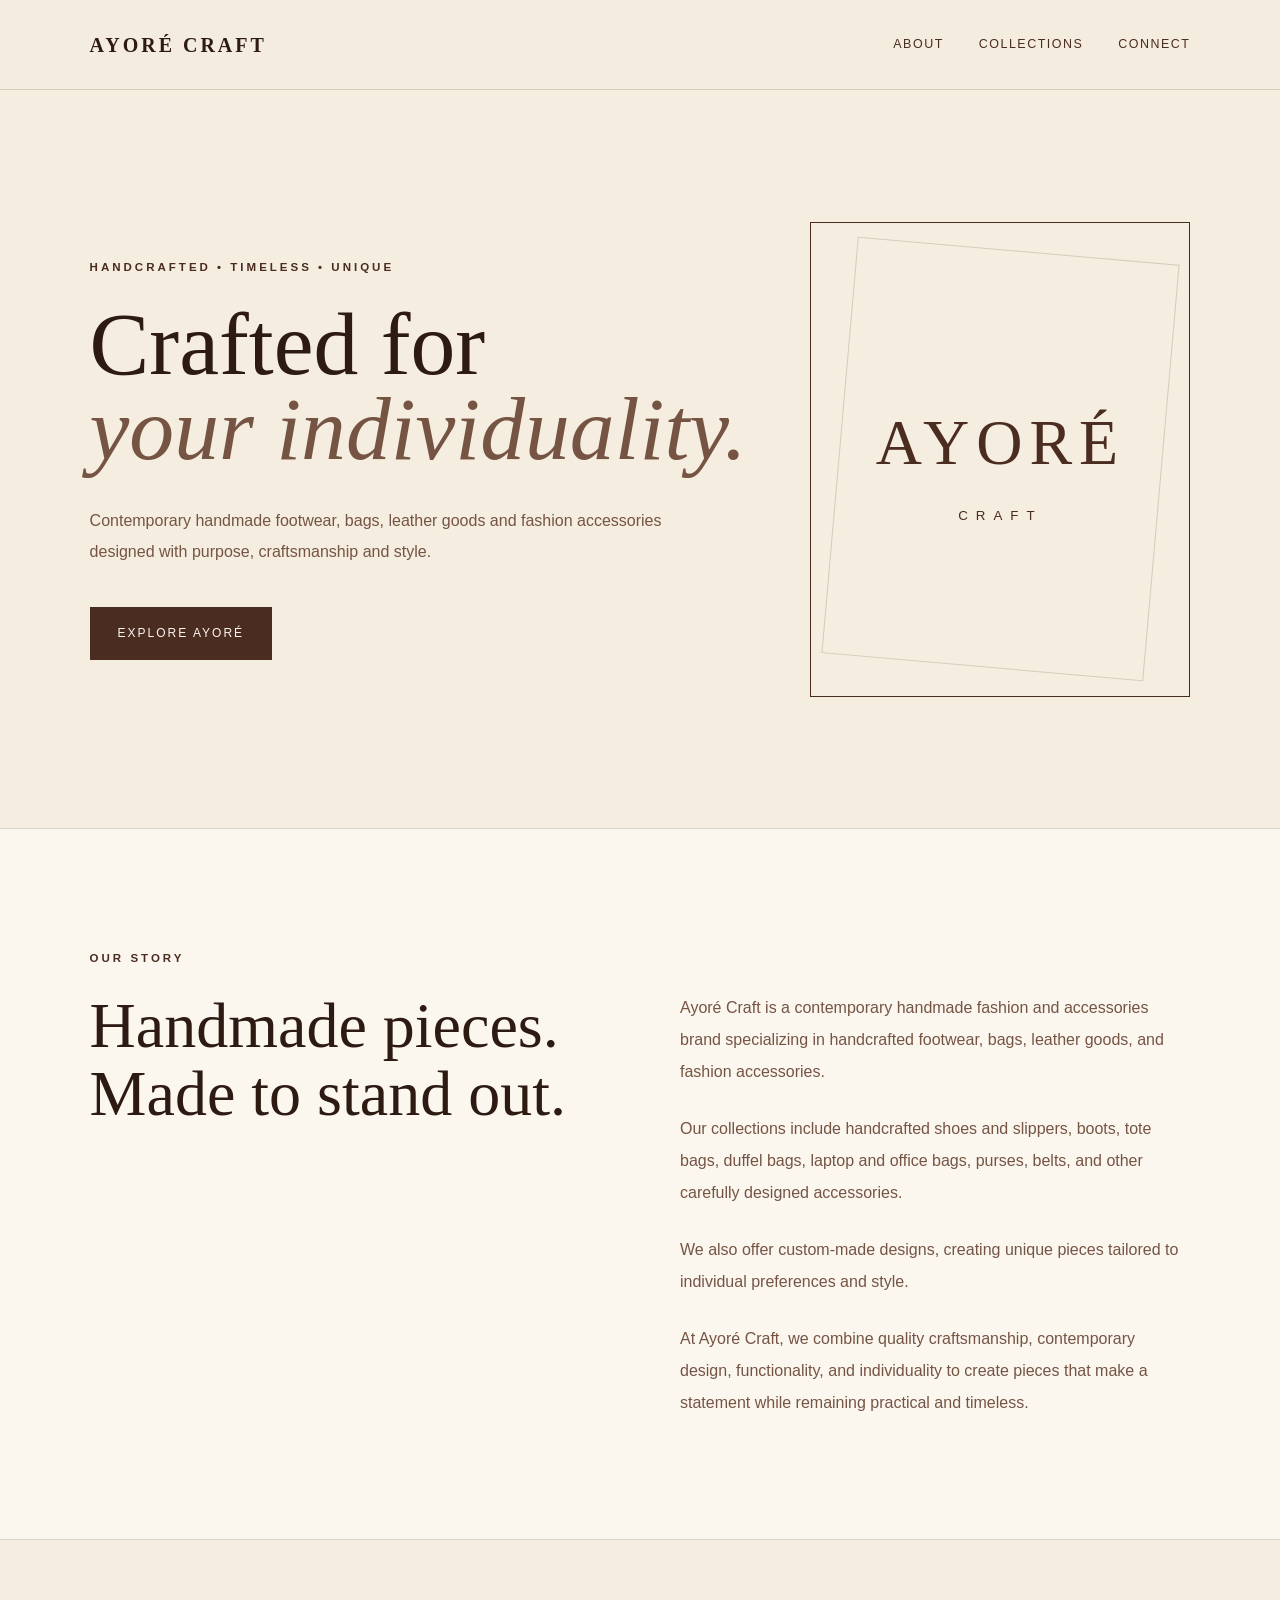
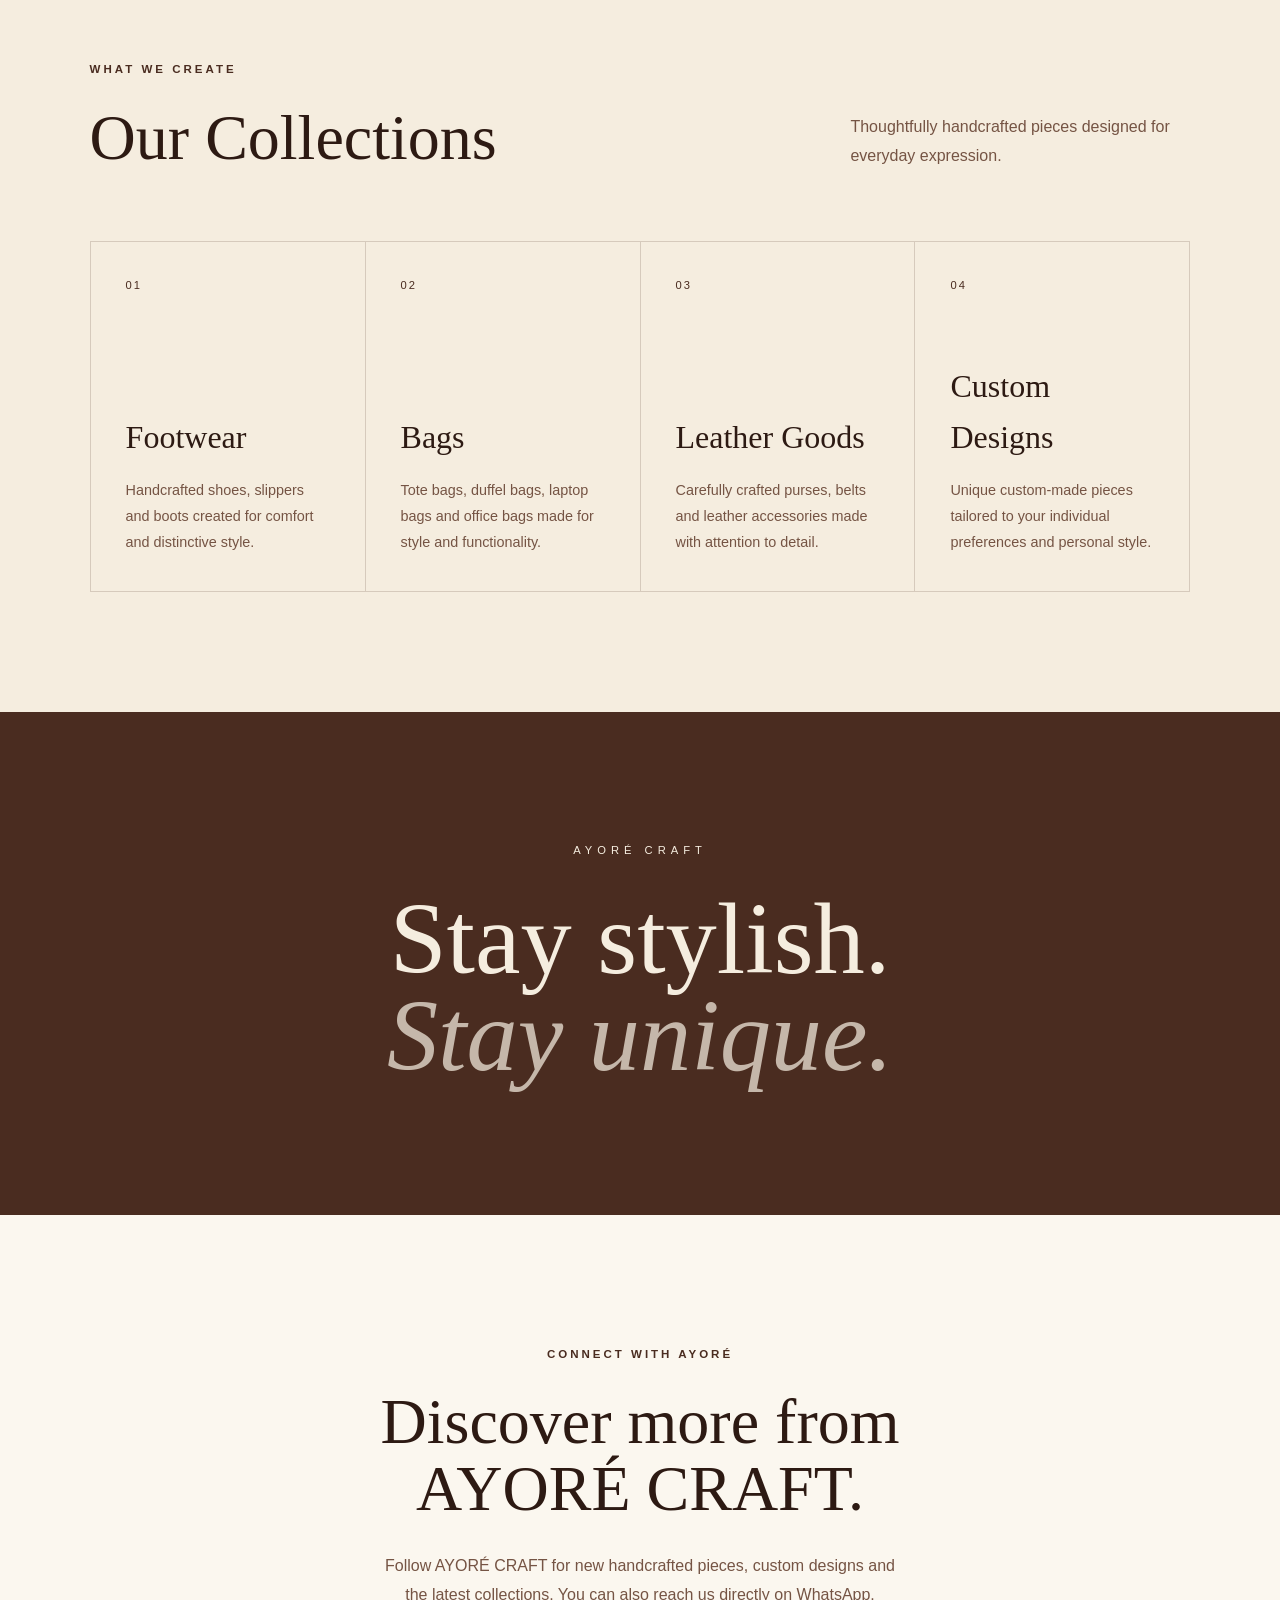
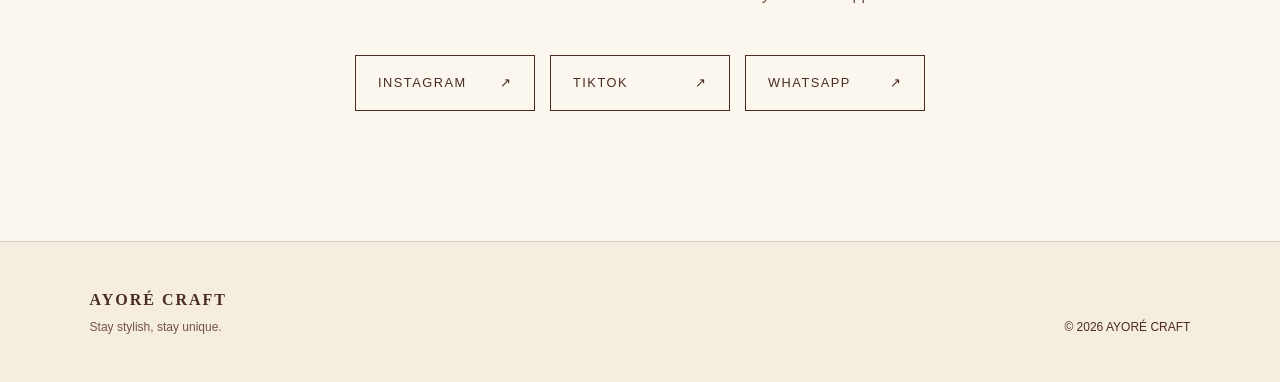
==== index.html @ a496ac26 "Build AYORE CRAFT brand website" ====
<!DOCTYPE html>
<html lang="en">
<head>
  <meta charset="UTF-8">
  <meta name="viewport" content="width=device-width, initial-scale=1.0">

  <title>AYORÉ CRAFT | Handmade Fashion & Accessories</title>

  <meta
    name="description"
    content="AYORÉ CRAFT creates contemporary handcrafted footwear, bags, leather goods and fashion accessories."
  >

  <link rel="stylesheet" href="style.css">
</head>

<body>

  <!-- =========================
       NAVIGATION
  ========================== -->

  <header class="navbar">

    <a href="#home" class="brand">
      AYORÉ CRAFT
    </a>

    <nav>
      <a href="#about">About</a>
      <a href="#collections">Collections</a>
      <a href="#contact">Connect</a>
    </nav>

  </header>


  <!-- =========================
       MAIN CONTENT
  ========================== -->

  <main>


    <!-- =========================
         HERO
    ========================== -->

    <section class="hero" id="home">

      <div class="hero-content">

        <p class="eyebrow">
          HANDCRAFTED • TIMELESS • UNIQUE
        </p>

        <h1>
          Crafted for<br>
          <span>your individuality.</span>
        </h1>

        <p class="hero-text">
          Contemporary handmade footwear, bags, leather goods
          and fashion accessories designed with purpose,
          craftsmanship and style.
        </p>

        <a href="#collections" class="primary-button">
          Explore Ayoré
        </a>

      </div>


      <div class="hero-art">

        <div class="art-box">

          <span>
            AYORÉ
          </span>

          <small>
            CRAFT
          </small>

        </div>

      </div>

    </section>


    <!-- =========================
         ABOUT
    ========================== -->

    <section class="about" id="about">

      <p class="section-label">
        OUR STORY
      </p>


      <div class="about-grid">

        <h2>
          Handmade pieces.<br>
          Made to stand out.
        </h2>


        <div class="about-text">

          <p>
            Ayoré Craft is a contemporary handmade fashion and
            accessories brand specializing in handcrafted footwear,
            bags, leather goods, and fashion accessories.
          </p>

          <p>
            Our collections include handcrafted shoes and slippers,
            boots, tote bags, duffel bags, laptop and office bags,
            purses, belts, and other carefully designed accessories.
          </p>

          <p>
            We also offer custom-made designs, creating unique
            pieces tailored to individual preferences and style.
          </p>

          <p>
            At Ayoré Craft, we combine quality craftsmanship,
            contemporary design, functionality, and individuality
            to create pieces that make a statement while remaining
            practical and timeless.
          </p>

        </div>

      </div>

    </section>


    <!-- =========================
         COLLECTIONS
    ========================== -->

    <section class="collections" id="collections">

      <div class="section-heading">

        <div>

          <p class="section-label">
            WHAT WE CREATE
          </p>

          <h2>
            Our Collections
          </h2>

        </div>


        <p>
          Thoughtfully handcrafted pieces designed
          for everyday expression.
        </p>

      </div>


      <div class="collection-grid">


        <!-- FOOTWEAR -->

        <article class="collection-card">

          <div class="card-number">
            01
          </div>

          <h3>
            Footwear
          </h3>

          <p>
            Handcrafted shoes, slippers and boots
            created for comfort and distinctive style.
          </p>

        </article>


        <!-- BAGS -->

        <article class="collection-card">

          <div class="card-number">
            02
          </div>

          <h3>
            Bags
          </h3>

          <p>
            Tote bags, duffel bags, laptop bags and
            office bags made for style and functionality.
          </p>

        </article>


        <!-- LEATHER GOODS -->

        <article class="collection-card">

          <div class="card-number">
            03
          </div>

          <h3>
            Leather Goods
          </h3>

          <p>
            Carefully crafted purses, belts and leather
            accessories made with attention to detail.
          </p>

        </article>


        <!-- CUSTOM DESIGNS -->

        <article class="collection-card">

          <div class="card-number">
            04
          </div>

          <h3>
            Custom Designs
          </h3>

          <p>
            Unique custom-made pieces tailored to your
            individual preferences and personal style.
          </p>

        </article>


      </div>

    </section>


    <!-- =========================
         BRAND STATEMENT
    ========================== -->

    <section class="statement">

      <p>
        AYORÉ CRAFT
      </p>

      <h2>
        Stay stylish.<br>
        <em>Stay unique.</em>
      </h2>

    </section>


    <!-- =========================
         CONNECT
    ========================== -->

    <section class="contact" id="contact">

      <p class="section-label">
        CONNECT WITH AYORÉ
      </p>

      <h2>
        Discover more from<br>
        AYORÉ CRAFT.
      </h2>

      <p class="contact-text">
        Follow AYORÉ CRAFT for new handcrafted pieces,
        custom designs and the latest collections.
        You can also reach us directly on WhatsApp.
      </p>


      <div class="social-buttons">


        <!-- INSTAGRAM -->

        <a
          href="https://www.instagram.com/ayore_craft/"
          class="social-button"
          target="_blank"
          rel="noopener noreferrer"
        >
          Instagram

          <span>
            ↗
          </span>
        </a>


        <!-- TIKTOK -->

        <a
          href="https://www.tiktok.com/@ayore_craft"
          class="social-button"
          target="_blank"
          rel="noopener noreferrer"
        >
          TikTok

          <span>
            ↗
          </span>
        </a>


        <!-- WHATSAPP -->

        <a
          href="https://wa.me/message/X3PHOQOPAW6UG1"
          class="social-button"
          target="_blank"
          rel="noopener noreferrer"
        >
          WhatsApp

          <span>
            ↗
          </span>
        </a>


      </div>

    </section>


  </main>


  <!-- =========================
       FOOTER
  ========================== -->

  <footer>

    <div>

      <strong>
        AYORÉ CRAFT
      </strong>

      <p>
        Stay stylish, stay unique.
      </p>

    </div>


    <p>
      © 2026 AYORÉ CRAFT
    </p>

  </footer>


</body>
</html>
---- style.css ----
/* ------------------------------
   AYORÉ CRAFT
   Cream + Chocolate Brown Theme
--------------------------------- */

* {
  margin: 0;
  padding: 0;
  box-sizing: border-box;
}

html {
  scroll-behavior: smooth;
}

:root {
  --cream: #f5eddf;
  --light-cream: #fbf7ef;
  --brown: #4a2c20;
  --dark-brown: #2d1a13;
  --soft-brown: #755444;
  --border: rgba(74, 44, 32, 0.18);
}

body {
  background: var(--cream);
  color: var(--brown);
  font-family: Georgia, "Times New Roman", serif;
  line-height: 1.6;
}


/* NAVIGATION */

.navbar {
  width: 100%;
  min-height: 90px;

  display: flex;
  align-items: center;
  justify-content: space-between;

  padding: 0 7%;

  border-bottom: 1px solid var(--border);

  background: rgba(245, 237, 223, 0.95);
}

.brand {
  color: var(--dark-brown);
  text-decoration: none;

  font-size: 1.25rem;
  font-weight: bold;
  letter-spacing: 3px;
}

.navbar nav {
  display: flex;
  gap: 35px;
}

.navbar nav a {
  color: var(--brown);
  text-decoration: none;

  font-family: Arial, Helvetica, sans-serif;
  font-size: 0.78rem;
  letter-spacing: 1.5px;
  text-transform: uppercase;
}

.navbar nav a:hover {
  opacity: 0.6;
}


/* HERO */

.hero {
  min-height: 82vh;

  display: grid;
  grid-template-columns: 1.2fr 0.8fr;

  align-items: center;

  padding: 80px 7%;
}

.eyebrow,
.section-label {
  font-family: Arial, Helvetica, sans-serif;

  font-size: 0.72rem;
  font-weight: bold;

  letter-spacing: 3px;

  margin-bottom: 25px;
}

.hero h1 {
  color: var(--dark-brown);

  font-size: clamp(3.3rem, 7vw, 7rem);
  line-height: 0.95;

  font-weight: normal;

  max-width: 850px;
}

.hero h1 span {
  font-style: italic;
  color: var(--soft-brown);
}

.hero-text {
  max-width: 600px;

  margin-top: 35px;
  margin-bottom: 40px;

  font-family: Arial, Helvetica, sans-serif;

  color: var(--soft-brown);

  font-size: 1rem;
  line-height: 1.9;
}

.primary-button {
  display: inline-block;

  background: var(--brown);
  color: var(--light-cream);

  padding: 17px 28px;

  text-decoration: none;

  font-family: Arial, Helvetica, sans-serif;

  font-size: 0.75rem;

  text-transform: uppercase;

  letter-spacing: 2px;

  transition: 0.25s ease;
}

.primary-button:hover {
  background: var(--dark-brown);
  transform: translateY(-2px);
}


/* HERO ART */

.hero-art {
  display: flex;
  justify-content: flex-end;
  align-items: center;
}

.art-box {
  width: min(380px, 100%);
  aspect-ratio: 0.8;

  border: 1px solid var(--brown);

  display: flex;
  flex-direction: column;

  align-items: center;
  justify-content: center;

  position: relative;
}

.art-box::before {
  content: "";

  position: absolute;

  width: 85%;
  height: 88%;

  border: 1px solid var(--border);

  transform: rotate(5deg);
}

.art-box span {
  font-size: clamp(2.5rem, 5vw, 4.5rem);

  letter-spacing: 7px;

  position: relative;
}

.art-box small {
  font-family: Arial, Helvetica, sans-serif;

  letter-spacing: 8px;

  margin-top: 10px;

  position: relative;
}


/* ABOUT */

.about {
  padding: 120px 7%;

  background: var(--light-cream);

  border-top: 1px solid var(--border);
  border-bottom: 1px solid var(--border);
}

.about-grid {
  display: grid;

  grid-template-columns: 1fr 1fr;

  gap: 80px;
}

.about h2,
.collections h2,
.contact h2 {
  color: var(--dark-brown);

  font-size: clamp(2.5rem, 5vw, 5rem);

  line-height: 1.05;

  font-weight: normal;
}

.about-text {
  font-family: Arial, Helvetica, sans-serif;

  color: var(--soft-brown);

  line-height: 2;
}

.about-text p + p {
  margin-top: 25px;
}


/* COLLECTIONS */

.collections {
  padding: 120px 7%;
}

.section-heading {
  display: flex;

  justify-content: space-between;
  align-items: flex-end;

  gap: 50px;

  margin-bottom: 70px;
}

.section-heading > p {
  max-width: 340px;

  font-family: Arial, Helvetica, sans-serif;

  color: var(--soft-brown);

  line-height: 1.8;
}

.collection-grid {
  display: grid;

  grid-template-columns: repeat(4, 1fr);

  border-top: 1px solid var(--border);
  border-left: 1px solid var(--border);
}

.collection-card {
  min-height: 350px;

  padding: 35px;

  border-right: 1px solid var(--border);
  border-bottom: 1px solid var(--border);

  display: flex;
  flex-direction: column;

  transition: 0.25s ease;
}

.collection-card:hover {
  background: var(--light-cream);
}

.card-number {
  font-family: Arial, Helvetica, sans-serif;

  font-size: 0.7rem;

  letter-spacing: 2px;

  margin-bottom: auto;
}

.collection-card h3 {
  color: var(--dark-brown);

  font-size: 2rem;

  font-weight: normal;

  margin-bottom: 15px;
}

.collection-card p {
  font-family: Arial, Helvetica, sans-serif;

  color: var(--soft-brown);

  font-size: 0.9rem;

  line-height: 1.8;
}


/* BRAND STATEMENT */

.statement {
  padding: 130px 7%;

  text-align: center;

  background: var(--brown);
  color: var(--cream);
}

.statement > p {
  font-family: Arial, Helvetica, sans-serif;

  letter-spacing: 5px;

  font-size: 0.7rem;

  margin-bottom: 30px;
}

.statement h2 {
  font-size: clamp(3.5rem, 8vw, 8rem);

  font-weight: normal;

  line-height: 0.95;
}

.statement em {
  opacity: 0.72;
}


/* CONTACT */

.contact {
  padding: 130px 7%;

  text-align: center;

  background: var(--light-cream);
}

.contact-text {
  max-width: 520px;

  margin: 30px auto 45px;

  font-family: Arial, Helvetica, sans-serif;

  color: var(--soft-brown);

  line-height: 1.8;
}

.social-buttons {
  display: flex;

  justify-content: center;

  gap: 15px;
}

.social-button {
  min-width: 180px;

  padding: 17px 22px;

  display: flex;

  align-items: center;
  justify-content: space-between;

  gap: 30px;

  border: 1px solid var(--brown);

  color: var(--brown);

  text-decoration: none;

  font-family: Arial, Helvetica, sans-serif;

  font-size: 0.8rem;

  text-transform: uppercase;

  letter-spacing: 1.5px;

  transition: 0.2s ease;
}

.social-button:hover {
  background: var(--brown);
  color: var(--cream);
}


/* FOOTER */

footer {
  padding: 45px 7%;

  display: flex;

  align-items: flex-end;
  justify-content: space-between;

  border-top: 1px solid var(--border);

  font-family: Arial, Helvetica, sans-serif;

  font-size: 0.75rem;
}

footer strong {
  font-family: Georgia, "Times New Roman", serif;

  letter-spacing: 2px;

  font-size: 1rem;
}

footer div p {
  margin-top: 5px;

  color: var(--soft-brown);
}


/* TABLET */

@media (max-width: 1000px) {

  .hero {
    grid-template-columns: 1fr;
    gap: 80px;
  }

  .hero-art {
    justify-content: flex-start;
  }

  .art-box {
    width: 100%;
    max-width: 500px;
    aspect-ratio: 1.2;
  }

  .collection-grid {
    grid-template-columns: repeat(2, 1fr);
  }

}


/* MOBILE */

@media (max-width: 700px) {

  .navbar {
    min-height: 75px;

    padding: 0 5%;
  }

  .navbar nav {
    gap: 15px;
  }

  .navbar nav a {
    font-size: 0.62rem;
  }

  .brand {
    font-size: 0.95rem;
    letter-spacing: 2px;
  }

  .hero {
    min-height: auto;

    padding: 80px 5%;
  }

  .hero h1 {
    font-size: 3.5rem;
  }

  .about,
  .collections,
  .contact {
    padding: 90px 5%;
  }

  .about-grid {
    grid-template-columns: 1fr;

    gap: 40px;
  }

  .section-heading {
    display: block;
  }

  .section-heading > p {
    margin-top: 25px;
  }

  .collection-grid {
    grid-template-columns: 1fr;
  }

  .collection-card {
    min-height: 270px;
  }

  .statement {
    padding: 100px 5%;
  }

  .social-buttons {
    flex-direction: column;

    max-width: 350px;

    margin: auto;
  }

  footer {
    padding: 35px 5%;

    display: block;
  }

  footer > p {
    margin-top: 25px;
  }

}
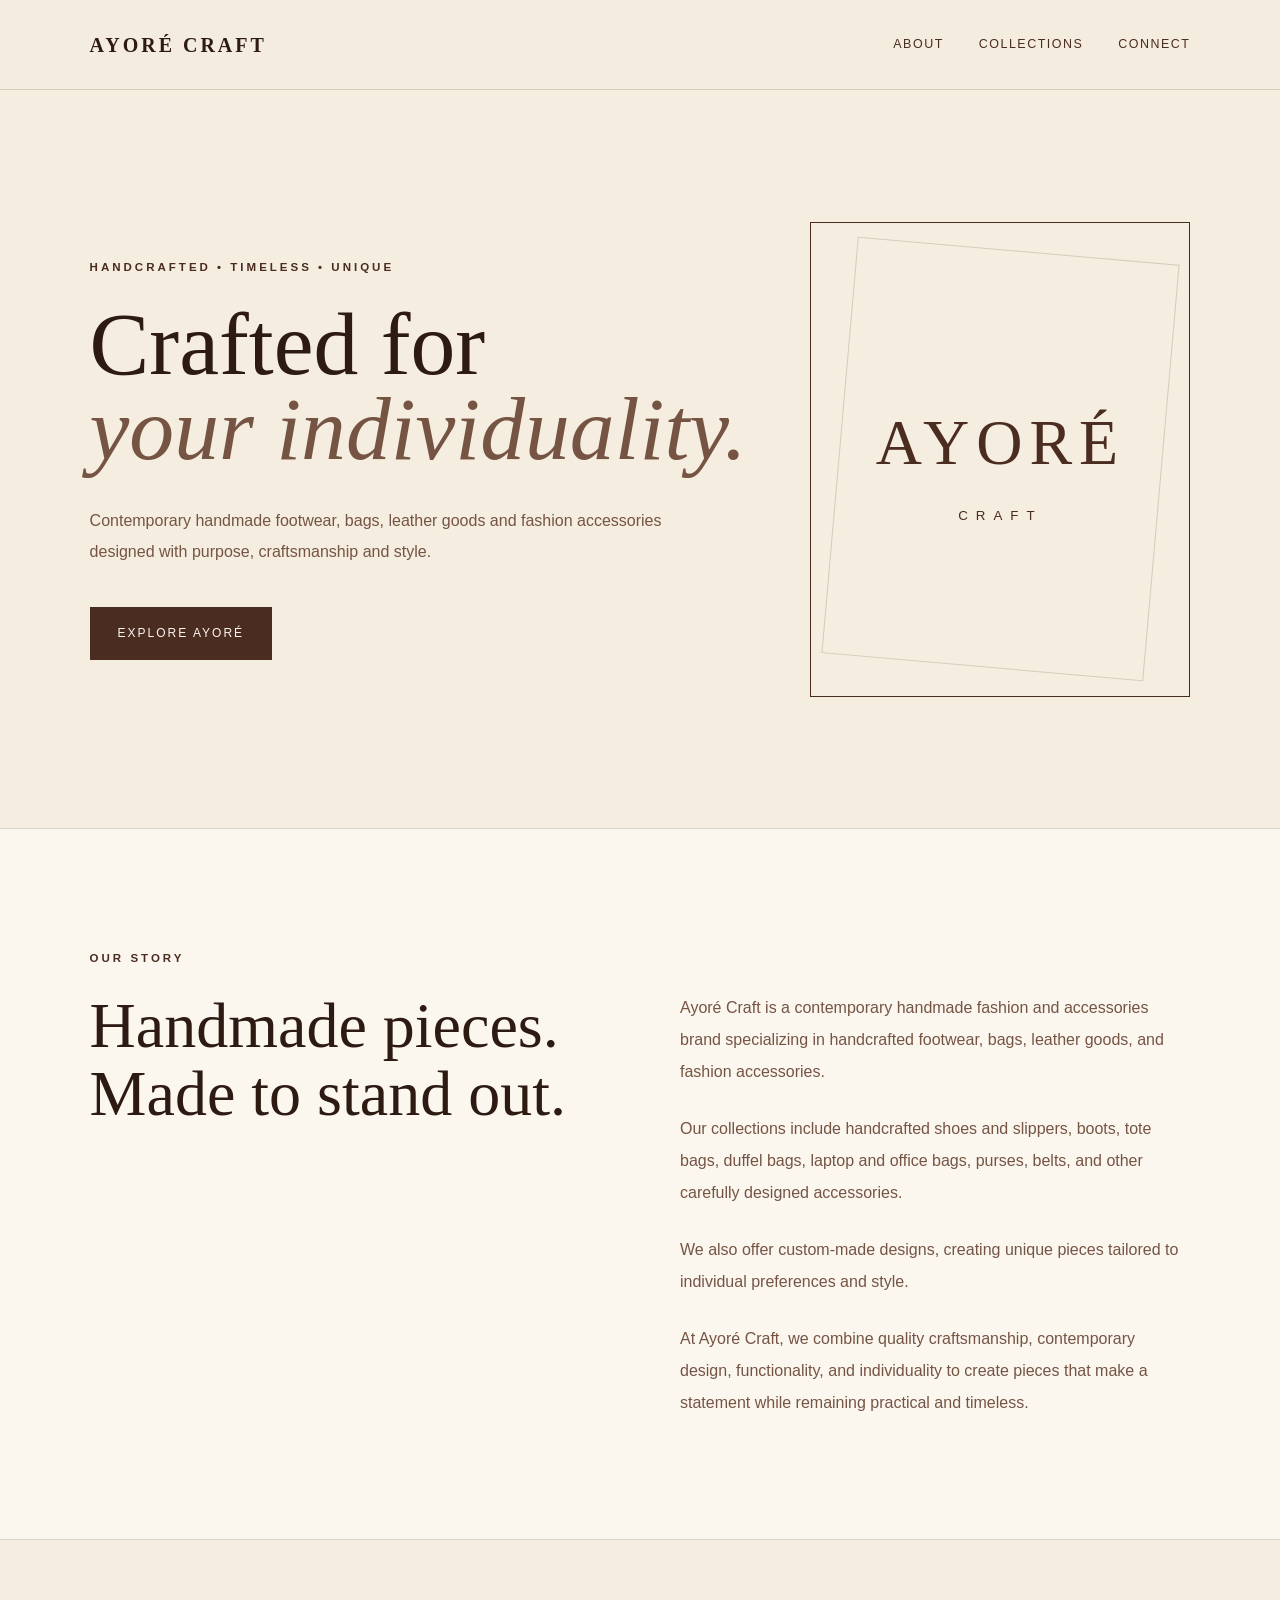
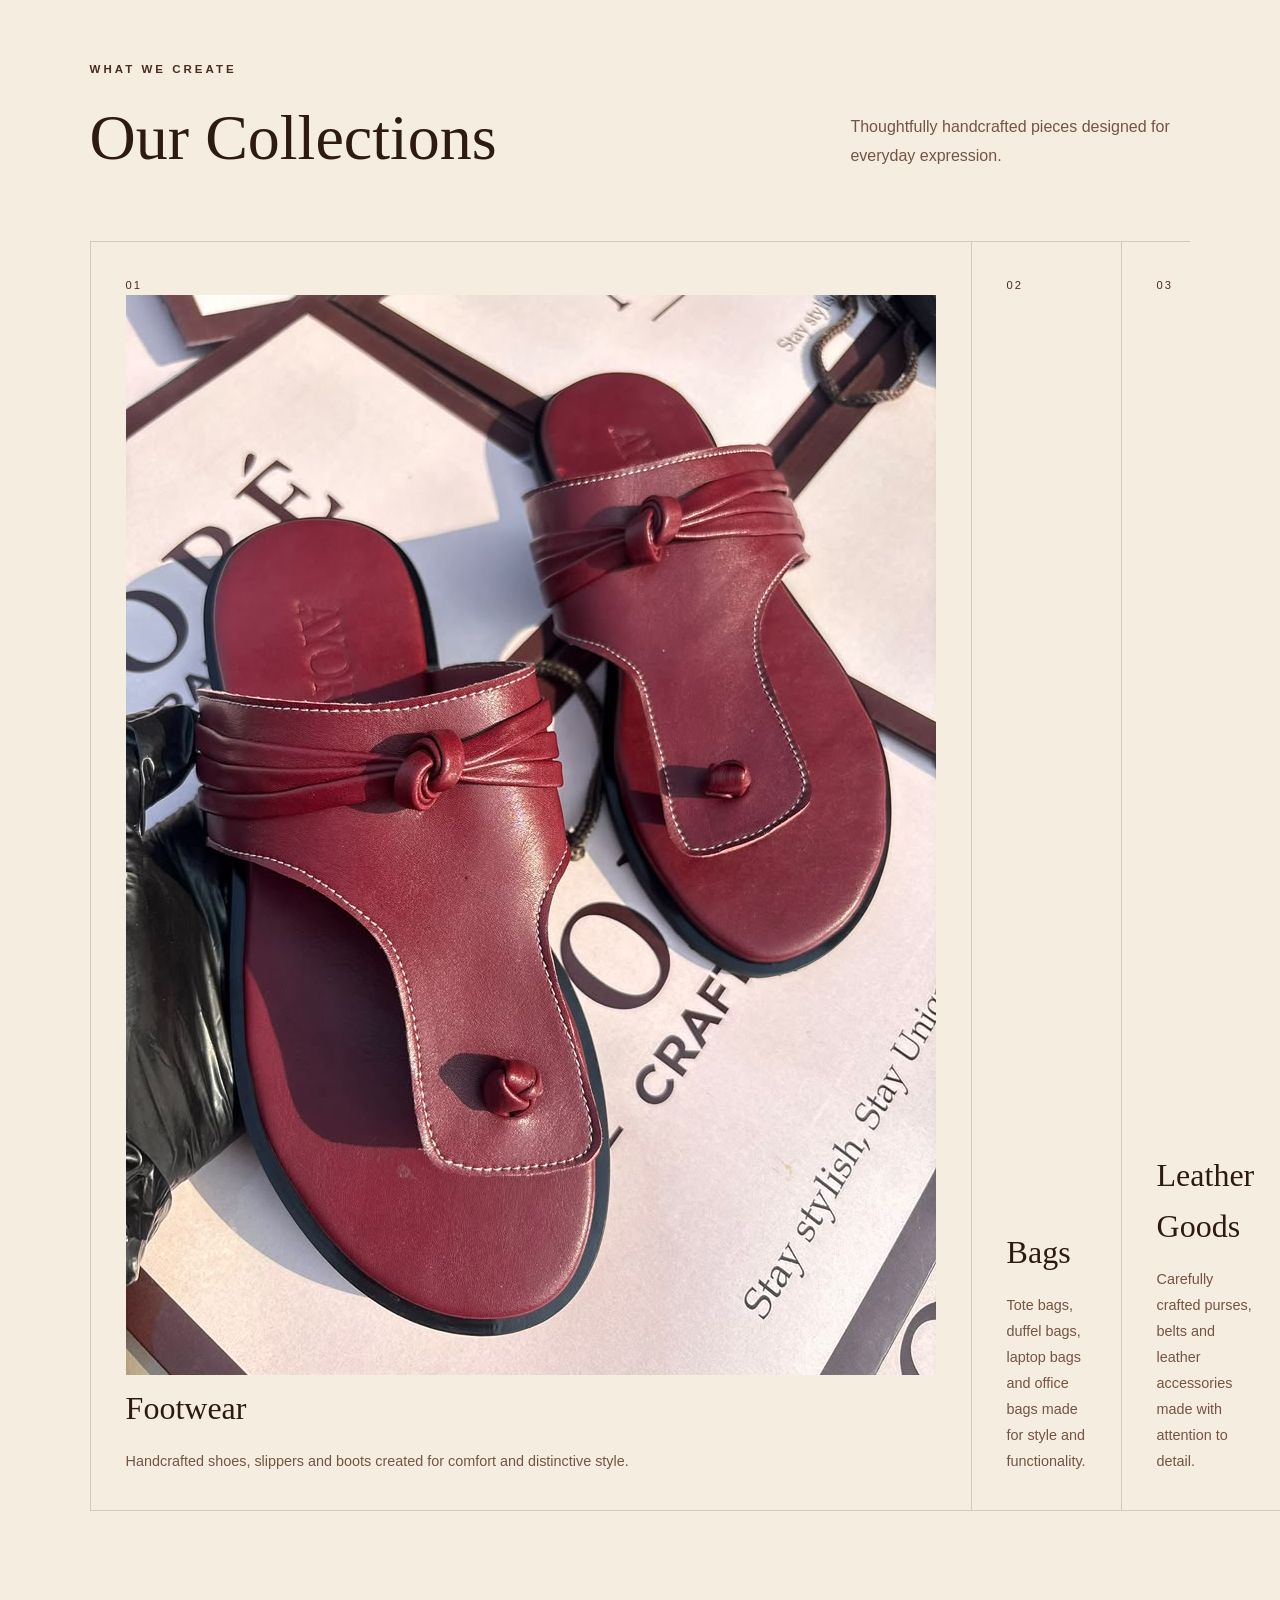
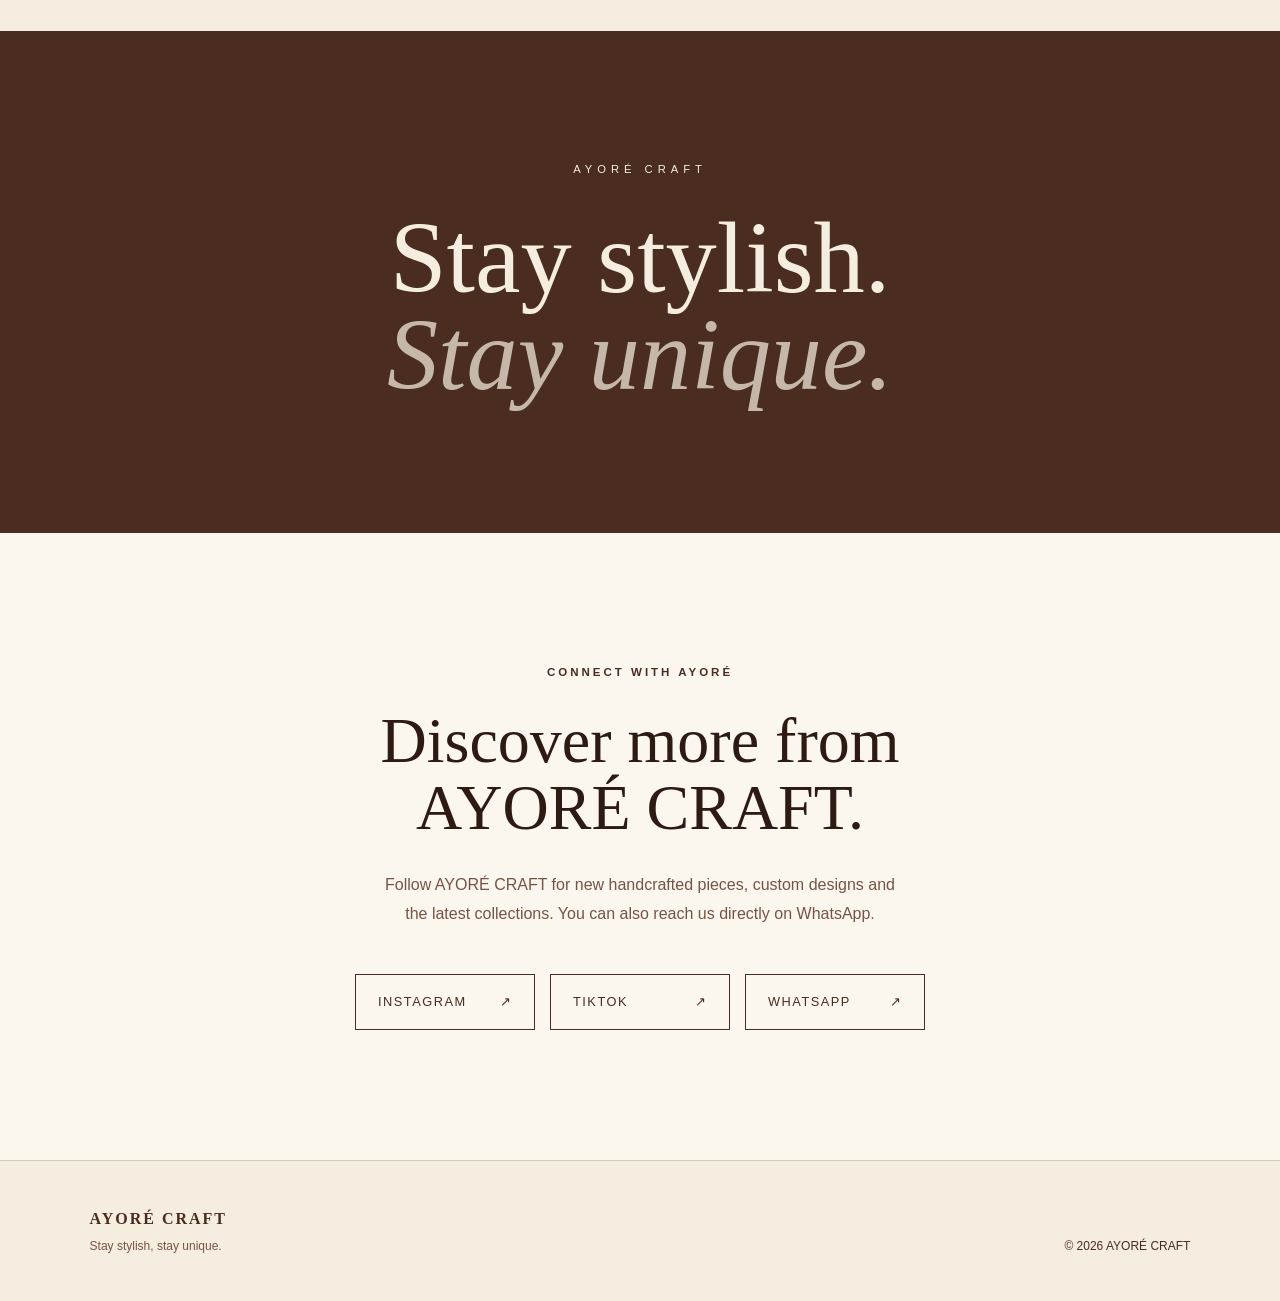
==== commit 41f88b3f: "Add AYORE CRAFT footwear product image" ====
--- a/index.html
+++ b/index.html
@@ -72,6 +72,8 @@
       </div>
 
 
+      <!-- AYORÉ BRAND ART -->
+
       <div class="hero-art">
 
         <div class="art-box">
@@ -175,14 +177,27 @@
       <div class="collection-grid">
 
 
-        <!-- FOOTWEAR -->
-
-        <article class="collection-card">
+        <!-- =========================
+             FOOTWEAR
+        ========================== -->
+
+        <article class="collection-card footwear-card">
 
           <div class="card-number">
             01
           </div>
 
+
+          <div class="collection-image">
+
+            <img
+              src="images/ayore-footwear.jpg"
+              alt="Handcrafted footwear by AYORÉ CRAFT"
+            >
+
+          </div>
+
+
           <h3>
             Footwear
           </h3>
@@ -195,7 +210,9 @@
         </article>
 
 
-        <!-- BAGS -->
+        <!-- =========================
+             BAGS
+        ========================== -->
 
         <article class="collection-card">
 
@@ -215,7 +232,9 @@
         </article>
 
 
-        <!-- LEATHER GOODS -->
+        <!-- =========================
+             LEATHER GOODS
+        ========================== -->
 
         <article class="collection-card">
 
@@ -235,7 +254,9 @@
         </article>
 
 
-        <!-- CUSTOM DESIGNS -->
+        <!-- =========================
+             CUSTOM DESIGNS
+        ========================== -->
 
         <article class="collection-card">
 
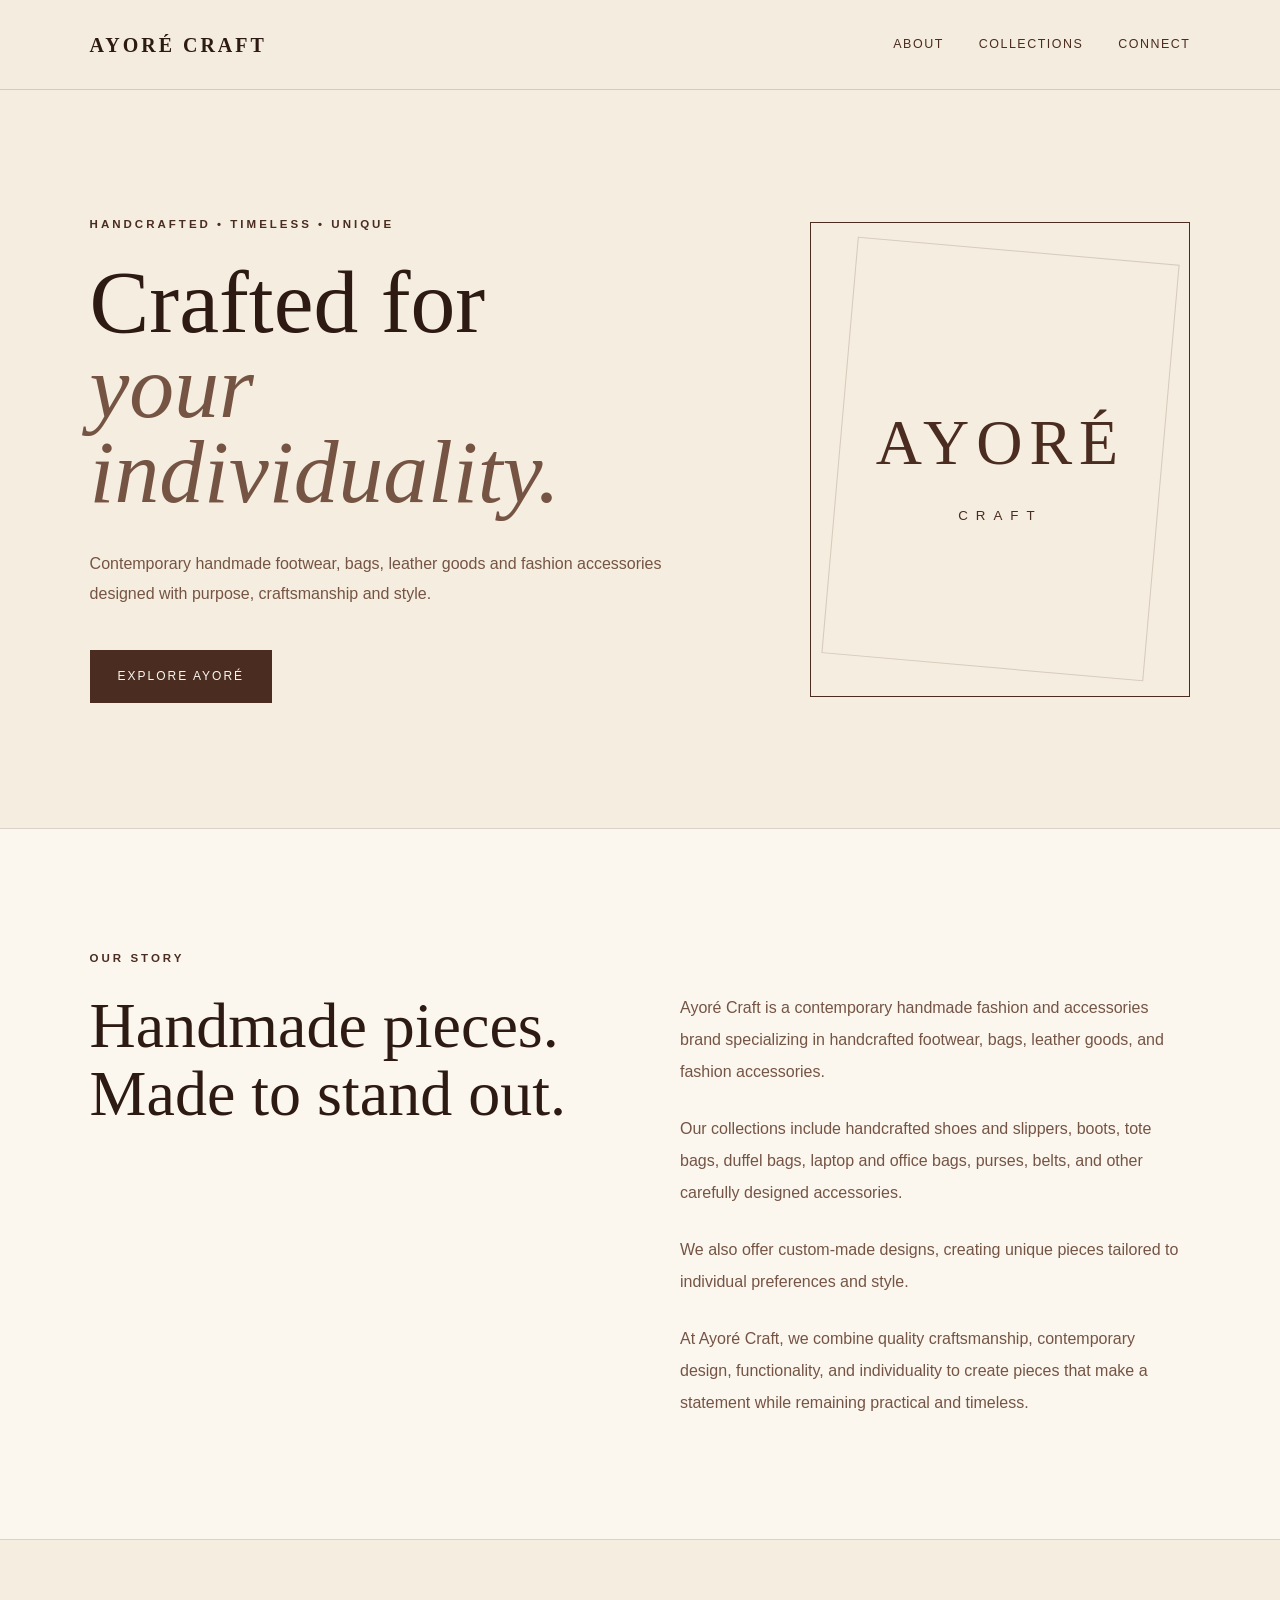
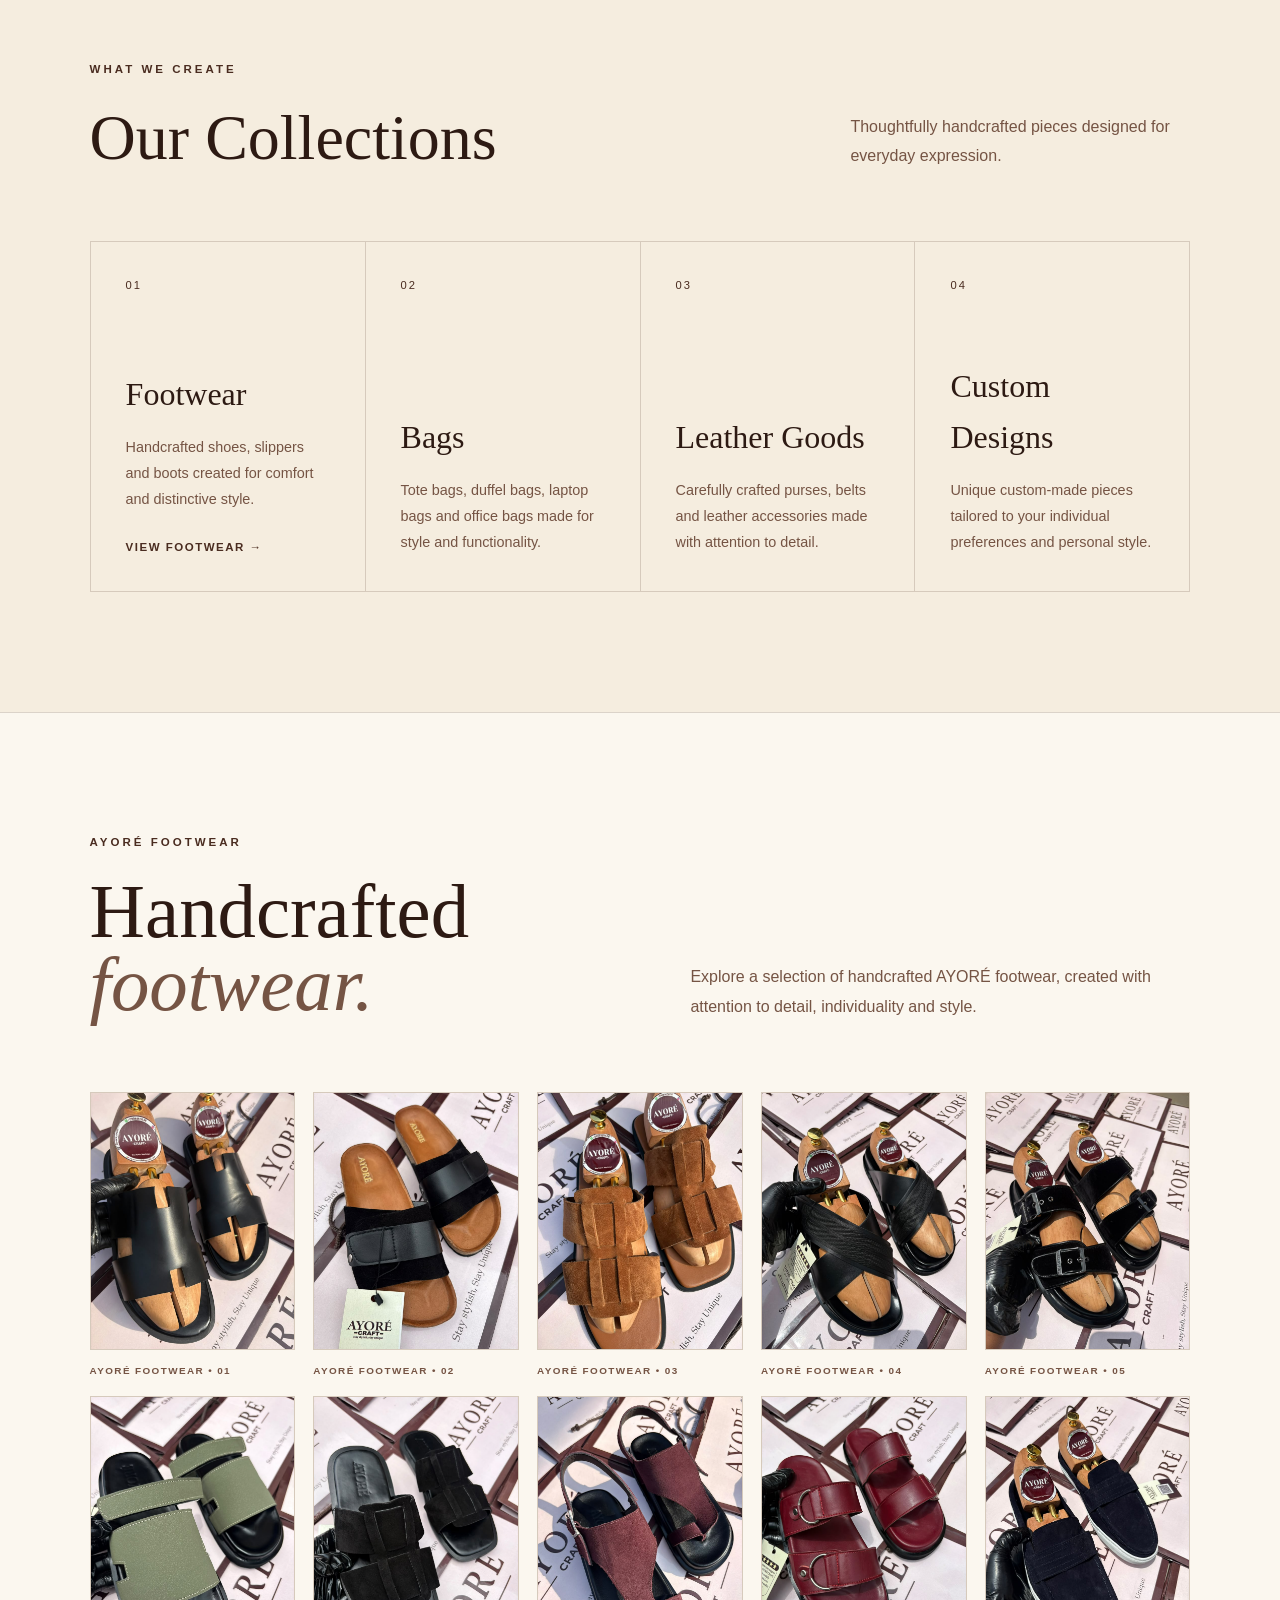
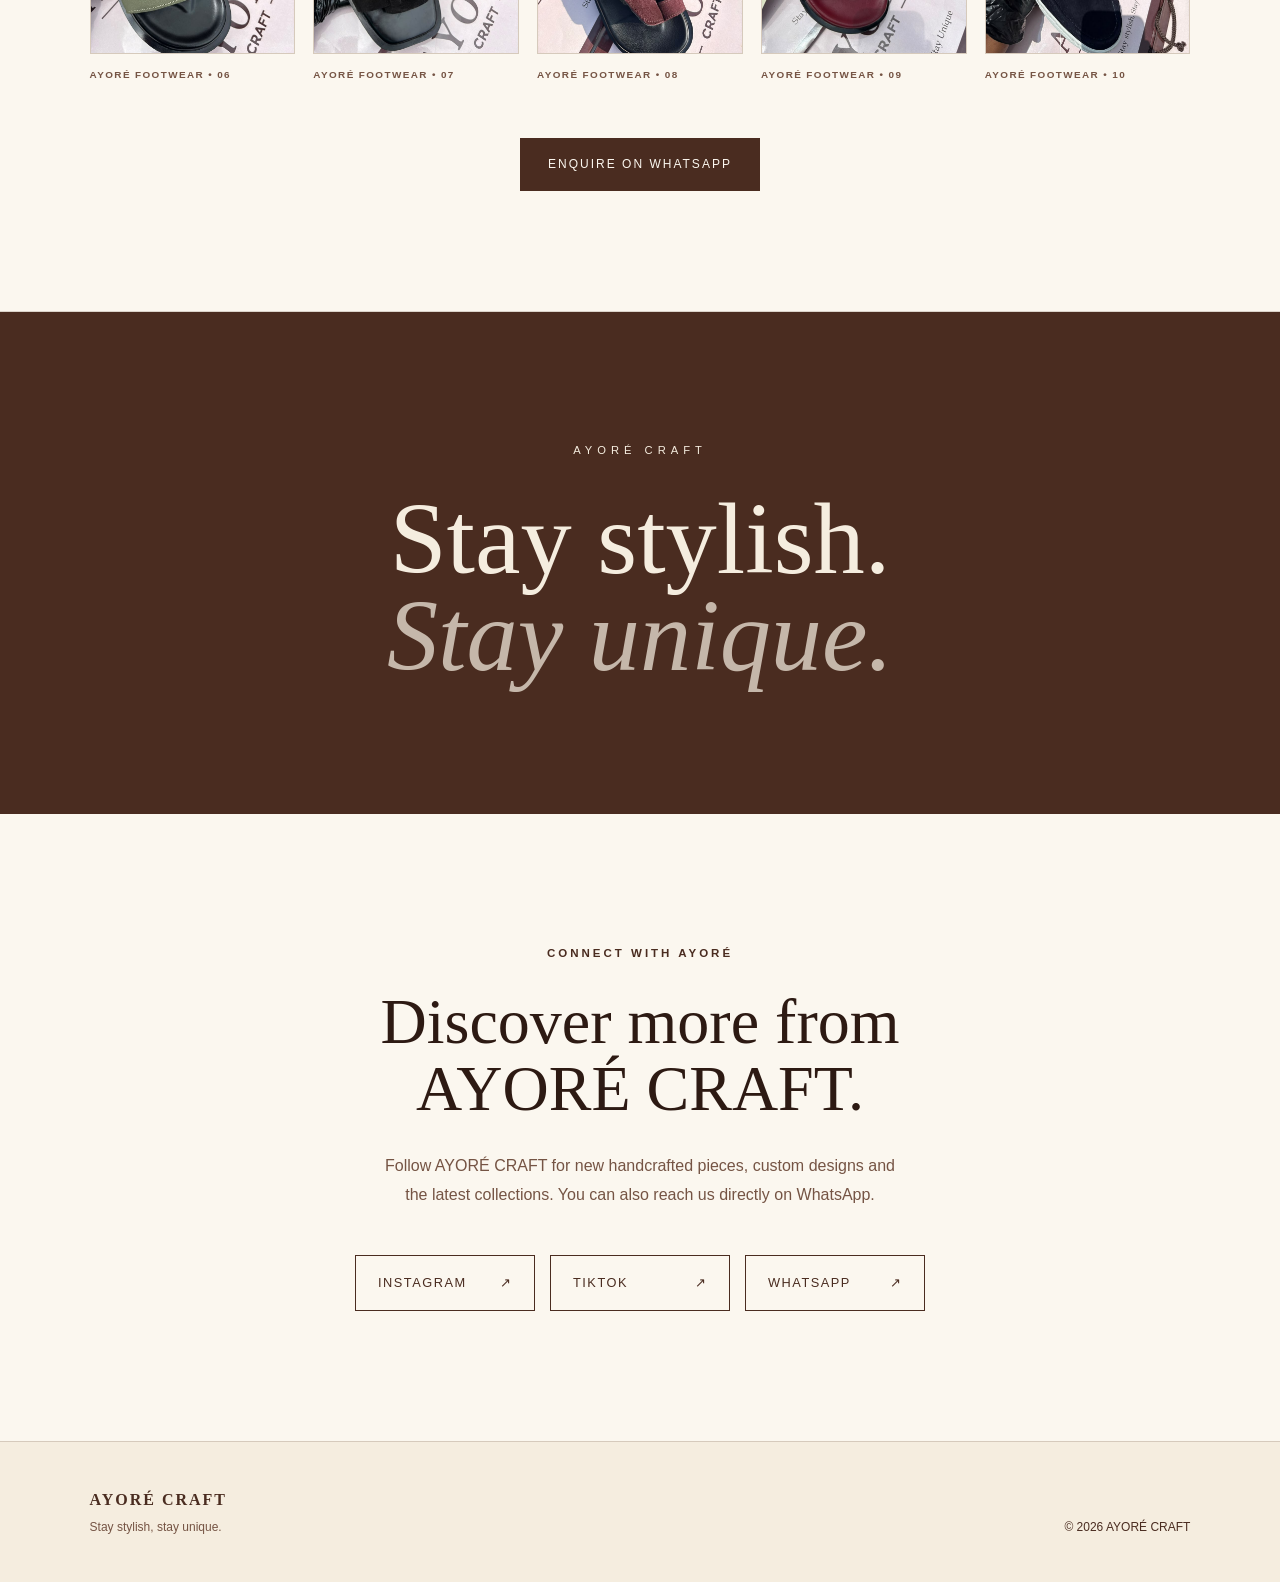
==== commit 5252bcbd: "Add AYORE CRAFT footwear gallery" ====
--- a/index.html
+++ b/index.html
@@ -1,5 +1,6 @@
 <!DOCTYPE html>
 <html lang="en">
+
 <head>
   <meta charset="UTF-8">
   <meta name="viewport" content="width=device-width, initial-scale=1.0">
@@ -14,11 +15,12 @@
   <link rel="stylesheet" href="style.css">
 </head>
 
+
 <body>
 
-  <!-- =========================
+  <!-- ========================================
        NAVIGATION
-  ========================== -->
+  ========================================= -->
 
   <header class="navbar">
 
@@ -27,37 +29,51 @@
     </a>
 
     <nav>
-      <a href="#about">About</a>
-      <a href="#collections">Collections</a>
-      <a href="#contact">Connect</a>
+
+      <a href="#about">
+        About
+      </a>
+
+      <a href="#collections">
+        Collections
+      </a>
+
+      <a href="#contact">
+        Connect
+      </a>
+
     </nav>
 
   </header>
 
 
-  <!-- =========================
+
+  <!-- ========================================
        MAIN CONTENT
-  ========================== -->
+  ========================================= -->
 
   <main>
 
 
-    <!-- =========================
+    <!-- ========================================
          HERO
-    ========================== -->
+    ========================================= -->
 
     <section class="hero" id="home">
+
 
       <div class="hero-content">
 
         <p class="eyebrow">
           HANDCRAFTED • TIMELESS • UNIQUE
         </p>
+
 
         <h1>
           Crafted for<br>
           <span>your individuality.</span>
         </h1>
+
 
         <p class="hero-text">
           Contemporary handmade footwear, bags, leather goods
@@ -65,11 +81,16 @@
           craftsmanship and style.
         </p>
 
-        <a href="#collections" class="primary-button">
+
+        <a
+          href="#collections"
+          class="primary-button"
+        >
           Explore Ayoré
         </a>
 
       </div>
+
 
 
       <!-- AYORÉ BRAND ART -->
@@ -90,14 +111,17 @@
 
       </div>
 
+
     </section>
 
 
-    <!-- =========================
+
+    <!-- ========================================
          ABOUT
-    ========================== -->
+    ========================================= -->
 
     <section class="about" id="about">
+
 
       <p class="section-label">
         OUR STORY
@@ -105,6 +129,7 @@
 
 
       <div class="about-grid">
+
 
         <h2>
           Handmade pieces.<br>
@@ -112,7 +137,9 @@
         </h2>
 
 
+
         <div class="about-text">
+
 
           <p>
             Ayoré Craft is a contemporary handmade fashion and
@@ -120,16 +147,19 @@
             bags, leather goods, and fashion accessories.
           </p>
 
+
           <p>
             Our collections include handcrafted shoes and slippers,
             boots, tote bags, duffel bags, laptop and office bags,
             purses, belts, and other carefully designed accessories.
           </p>
 
+
           <p>
             We also offer custom-made designs, creating unique
             pieces tailored to individual preferences and style.
           </p>
+
 
           <p>
             At Ayoré Craft, we combine quality craftsmanship,
@@ -138,20 +168,26 @@
             practical and timeless.
           </p>
 
+
         </div>
 
+
       </div>
 
+
     </section>
 
 
-    <!-- =========================
-         COLLECTIONS
-    ========================== -->
+
+    <!-- ========================================
+         COLLECTION CATEGORIES
+    ========================================= -->
 
     <section class="collections" id="collections">
 
+
       <div class="section-heading">
+
 
         <div>
 
@@ -164,6 +200,7 @@
           </h2>
 
         </div>
+
 
 
         <p>
@@ -171,30 +208,21 @@
           for everyday expression.
         </p>
 
+
       </div>
 
 
+
       <div class="collection-grid">
 
 
-        <!-- =========================
-             FOOTWEAR
-        ========================== -->
-
-        <article class="collection-card footwear-card">
+        <!-- FOOTWEAR CATEGORY -->
+
+        <article class="collection-card">
+
 
           <div class="card-number">
             01
-          </div>
-
-
-          <div class="collection-image">
-
-            <img
-              src="images/ayore-footwear.jpg"
-              alt="Handcrafted footwear by AYORÉ CRAFT"
-            >
-
           </div>
 
 
@@ -202,117 +230,472 @@
             Footwear
           </h3>
 
+
           <p>
             Handcrafted shoes, slippers and boots
             created for comfort and distinctive style.
           </p>
 
-        </article>
-
-
-        <!-- =========================
-             BAGS
-        ========================== -->
+
+          <a
+            href="#footwear"
+            class="collection-link"
+          >
+            View Footwear →
+          </a>
+
+
+        </article>
+
+
+
+        <!-- BAGS CATEGORY -->
 
         <article class="collection-card">
+
 
           <div class="card-number">
             02
           </div>
+
 
           <h3>
             Bags
           </h3>
 
+
           <p>
             Tote bags, duffel bags, laptop bags and
             office bags made for style and functionality.
           </p>
 
-        </article>
-
-
-        <!-- =========================
-             LEATHER GOODS
-        ========================== -->
+
+        </article>
+
+
+
+        <!-- LEATHER GOODS CATEGORY -->
 
         <article class="collection-card">
+
 
           <div class="card-number">
             03
           </div>
+
 
           <h3>
             Leather Goods
           </h3>
 
+
           <p>
             Carefully crafted purses, belts and leather
             accessories made with attention to detail.
           </p>
 
-        </article>
-
-
-        <!-- =========================
-             CUSTOM DESIGNS
-        ========================== -->
+
+        </article>
+
+
+
+        <!-- CUSTOM DESIGNS CATEGORY -->
 
         <article class="collection-card">
+
 
           <div class="card-number">
             04
           </div>
+
 
           <h3>
             Custom Designs
           </h3>
 
+
           <p>
             Unique custom-made pieces tailored to your
             individual preferences and personal style.
           </p>
 
+
         </article>
 
 
       </div>
 
+
     </section>
 
 
-    <!-- =========================
+
+    <!-- ========================================
+         FOOTWEAR GALLERY
+    ========================================= -->
+
+    <section
+      class="footwear-gallery"
+      id="footwear"
+    >
+
+
+      <div class="gallery-heading">
+
+
+        <div>
+
+
+          <p class="section-label">
+            AYORÉ FOOTWEAR
+          </p>
+
+
+          <h2>
+            Handcrafted<br>
+            <em>footwear.</em>
+          </h2>
+
+
+        </div>
+
+
+
+        <p class="gallery-intro">
+          Explore a selection of handcrafted AYORÉ footwear,
+          created with attention to detail, individuality and style.
+        </p>
+
+
+      </div>
+
+
+
+      <!-- ========================================
+           10 FOOTWEAR IMAGES
+      ========================================= -->
+
+      <div class="product-grid">
+
+
+
+        <!-- PRODUCT 01 -->
+
+        <article class="product-card">
+
+
+          <div class="product-image">
+
+            <img
+              src="images/footwear-01.jpg"
+              alt="AYORÉ handcrafted footwear design 01"
+              loading="lazy"
+            >
+
+          </div>
+
+
+          <p>
+            AYORÉ FOOTWEAR • 01
+          </p>
+
+
+        </article>
+
+
+
+        <!-- PRODUCT 02 -->
+
+        <article class="product-card">
+
+
+          <div class="product-image">
+
+            <img
+              src="images/footwear-02.jpg"
+              alt="AYORÉ handcrafted footwear design 02"
+              loading="lazy"
+            >
+
+          </div>
+
+
+          <p>
+            AYORÉ FOOTWEAR • 02
+          </p>
+
+
+        </article>
+
+
+
+        <!-- PRODUCT 03 -->
+
+        <article class="product-card">
+
+
+          <div class="product-image">
+
+            <img
+              src="images/footwear-03.jpg"
+              alt="AYORÉ handcrafted footwear design 03"
+              loading="lazy"
+            >
+
+          </div>
+
+
+          <p>
+            AYORÉ FOOTWEAR • 03
+          </p>
+
+
+        </article>
+
+
+
+        <!-- PRODUCT 04 -->
+
+        <article class="product-card">
+
+
+          <div class="product-image">
+
+            <img
+              src="images/footwear-04.jpg"
+              alt="AYORÉ handcrafted footwear design 04"
+              loading="lazy"
+            >
+
+          </div>
+
+
+          <p>
+            AYORÉ FOOTWEAR • 04
+          </p>
+
+
+        </article>
+
+
+
+        <!-- PRODUCT 05 -->
+
+        <article class="product-card">
+
+
+          <div class="product-image">
+
+            <img
+              src="images/footwear-05.jpg"
+              alt="AYORÉ handcrafted footwear design 05"
+              loading="lazy"
+            >
+
+          </div>
+
+
+          <p>
+            AYORÉ FOOTWEAR • 05
+          </p>
+
+
+        </article>
+
+
+
+        <!-- PRODUCT 06 -->
+
+        <article class="product-card">
+
+
+          <div class="product-image">
+
+            <img
+              src="images/footwear-06.jpg"
+              alt="AYORÉ handcrafted footwear design 06"
+              loading="lazy"
+            >
+
+          </div>
+
+
+          <p>
+            AYORÉ FOOTWEAR • 06
+          </p>
+
+
+        </article>
+
+
+
+        <!-- PRODUCT 07 -->
+
+        <article class="product-card">
+
+
+          <div class="product-image">
+
+            <img
+              src="images/footwear-07.jpg"
+              alt="AYORÉ handcrafted footwear design 07"
+              loading="lazy"
+            >
+
+          </div>
+
+
+          <p>
+            AYORÉ FOOTWEAR • 07
+          </p>
+
+
+        </article>
+
+
+
+        <!-- PRODUCT 08 -->
+
+        <article class="product-card">
+
+
+          <div class="product-image">
+
+            <img
+              src="images/footwear-08.jpg"
+              alt="AYORÉ handcrafted footwear design 08"
+              loading="lazy"
+            >
+
+          </div>
+
+
+          <p>
+            AYORÉ FOOTWEAR • 08
+          </p>
+
+
+        </article>
+
+
+
+        <!-- PRODUCT 09 -->
+
+        <article class="product-card">
+
+
+          <div class="product-image">
+
+            <img
+              src="images/footwear-09.jpg"
+              alt="AYORÉ handcrafted footwear design 09"
+              loading="lazy"
+            >
+
+          </div>
+
+
+          <p>
+            AYORÉ FOOTWEAR • 09
+          </p>
+
+
+        </article>
+
+
+
+        <!-- PRODUCT 10 -->
+
+        <article class="product-card">
+
+
+          <div class="product-image">
+
+            <img
+              src="images/footwear-10.jpg"
+              alt="AYORÉ handcrafted footwear design 10"
+              loading="lazy"
+            >
+
+          </div>
+
+
+          <p>
+            AYORÉ FOOTWEAR • 10
+          </p>
+
+
+        </article>
+
+
+      </div>
+
+
+
+      <!-- WHATSAPP ENQUIRY -->
+
+      <div class="gallery-action">
+
+
+        <a
+          href="https://wa.me/message/X3PHOQOPAW6UG1"
+          class="primary-button"
+          target="_blank"
+          rel="noopener noreferrer"
+        >
+          Enquire on WhatsApp
+        </a>
+
+
+      </div>
+
+
+    </section>
+
+
+
+    <!-- ========================================
          BRAND STATEMENT
-    ========================== -->
+    ========================================= -->
 
     <section class="statement">
+
 
       <p>
         AYORÉ CRAFT
       </p>
+
 
       <h2>
         Stay stylish.<br>
         <em>Stay unique.</em>
       </h2>
 
+
     </section>
 
 
-    <!-- =========================
-         CONNECT
-    ========================== -->
-
-    <section class="contact" id="contact">
+
+    <!-- ========================================
+         CONTACT
+    ========================================= -->
+
+    <section
+      class="contact"
+      id="contact"
+    >
+
 
       <p class="section-label">
         CONNECT WITH AYORÉ
       </p>
+
 
       <h2>
         Discover more from<br>
         AYORÉ CRAFT.
       </h2>
+
 
       <p class="contact-text">
         Follow AYORÉ CRAFT for new handcrafted pieces,
@@ -321,7 +704,9 @@
       </p>
 
 
+
       <div class="social-buttons">
+
 
 
         <!-- INSTAGRAM -->
@@ -332,12 +717,15 @@
           target="_blank"
           rel="noopener noreferrer"
         >
+
           Instagram
 
           <span>
             ↗
           </span>
+
         </a>
+
 
 
         <!-- TIKTOK -->
@@ -348,12 +736,15 @@
           target="_blank"
           rel="noopener noreferrer"
         >
+
           TikTok
 
           <span>
             ↗
           </span>
+
         </a>
+
 
 
         <!-- WHATSAPP -->
@@ -364,47 +755,58 @@
           target="_blank"
           rel="noopener noreferrer"
         >
+
           WhatsApp
 
           <span>
             ↗
           </span>
+
         </a>
 
 
       </div>
 
+
     </section>
 
 
   </main>
 
 
-  <!-- =========================
+
+  <!-- ========================================
        FOOTER
-  ========================== -->
+  ========================================= -->
 
   <footer>
 
+
     <div>
+
 
       <strong>
         AYORÉ CRAFT
       </strong>
 
+
       <p>
         Stay stylish, stay unique.
       </p>
 
+
     </div>
+
 
 
     <p>
       © 2026 AYORÉ CRAFT
     </p>
 
+
   </footer>
 
 
 </body>
+
 </html>
--- a/style.css
+++ b/style.css
@@ -1,7 +1,7 @@
-/* ------------------------------
+/* =========================================
    AYORÉ CRAFT
    Cream + Chocolate Brown Theme
---------------------------------- */
+========================================= */
 
 * {
   margin: 0;
@@ -53,6 +53,7 @@
 
   font-size: 1.25rem;
   font-weight: bold;
+
   letter-spacing: 3px;
 }
 
@@ -66,8 +67,10 @@
   text-decoration: none;
 
   font-family: Arial, Helvetica, sans-serif;
+
   font-size: 0.78rem;
   letter-spacing: 1.5px;
+
   text-transform: uppercase;
 }
 
@@ -86,6 +89,8 @@
 
   align-items: center;
 
+  gap: 70px;
+
   padding: 80px 7%;
 }
 
@@ -105,6 +110,7 @@
   color: var(--dark-brown);
 
   font-size: clamp(3.3rem, 7vw, 7rem);
+
   line-height: 0.95;
 
   font-weight: normal;
@@ -128,8 +134,12 @@
   color: var(--soft-brown);
 
   font-size: 1rem;
+
   line-height: 1.9;
 }
+
+
+/* BUTTON */
 
 .primary-button {
   display: inline-block;
@@ -154,6 +164,7 @@
 
 .primary-button:hover {
   background: var(--dark-brown);
+
   transform: translateY(-2px);
 }
 
@@ -162,20 +173,25 @@
 
 .hero-art {
   display: flex;
+
   justify-content: flex-end;
+
   align-items: center;
 }
 
 .art-box {
   width: min(380px, 100%);
+
   aspect-ratio: 0.8;
 
   border: 1px solid var(--brown);
 
   display: flex;
+
   flex-direction: column;
 
   align-items: center;
+
   justify-content: center;
 
   position: relative;
@@ -187,6 +203,7 @@
   position: absolute;
 
   width: 85%;
+
   height: 88%;
 
   border: 1px solid var(--border);
@@ -221,6 +238,7 @@
   background: var(--light-cream);
 
   border-top: 1px solid var(--border);
+
   border-bottom: 1px solid var(--border);
 }
 
@@ -267,6 +285,7 @@
   display: flex;
 
   justify-content: space-between;
+
   align-items: flex-end;
 
   gap: 50px;
@@ -290,6 +309,7 @@
   grid-template-columns: repeat(4, 1fr);
 
   border-top: 1px solid var(--border);
+
   border-left: 1px solid var(--border);
 }
 
@@ -299,9 +319,11 @@
   padding: 35px;
 
   border-right: 1px solid var(--border);
+
   border-bottom: 1px solid var(--border);
 
   display: flex;
+
   flex-direction: column;
 
   transition: 0.25s ease;
@@ -341,6 +363,148 @@
   line-height: 1.8;
 }
 
+.collection-link {
+  display: inline-block;
+
+  margin-top: 25px;
+
+  color: var(--brown);
+
+  font-family: Arial, Helvetica, sans-serif;
+
+  font-size: 0.72rem;
+
+  font-weight: bold;
+
+  letter-spacing: 1.5px;
+
+  text-decoration: none;
+
+  text-transform: uppercase;
+}
+
+.collection-link:hover {
+  opacity: 0.6;
+}
+
+
+/* FOOTWEAR GALLERY */
+
+.footwear-gallery {
+  padding: 120px 7%;
+
+  background: var(--light-cream);
+
+  border-top: 1px solid var(--border);
+
+  border-bottom: 1px solid var(--border);
+}
+
+.gallery-heading {
+  display: grid;
+
+  grid-template-columns: 1fr 1fr;
+
+  align-items: end;
+
+  gap: 70px;
+
+  margin-bottom: 70px;
+}
+
+.gallery-heading h2 {
+  color: var(--dark-brown);
+
+  font-size: clamp(3rem, 6vw, 6rem);
+
+  line-height: 0.95;
+
+  font-weight: normal;
+}
+
+.gallery-heading h2 em {
+  color: var(--soft-brown);
+
+  font-weight: normal;
+}
+
+.gallery-intro {
+  max-width: 500px;
+
+  justify-self: end;
+
+  font-family: Arial, Helvetica, sans-serif;
+
+  color: var(--soft-brown);
+
+  line-height: 1.9;
+}
+
+
+/* PRODUCT GRID */
+
+.product-grid {
+  display: grid;
+
+  grid-template-columns: repeat(5, 1fr);
+
+  gap: 18px;
+}
+
+.product-card {
+  min-width: 0;
+}
+
+.product-image {
+  width: 100%;
+
+  aspect-ratio: 4 / 5;
+
+  overflow: hidden;
+
+  background: var(--cream);
+
+  border: 1px solid var(--border);
+}
+
+.product-image img {
+  width: 100%;
+
+  height: 100%;
+
+  display: block;
+
+  object-fit: cover;
+
+  object-position: center;
+
+  transition: transform 0.4s ease;
+}
+
+.product-card:hover .product-image img {
+  transform: scale(1.035);
+}
+
+.product-card > p {
+  padding-top: 13px;
+
+  font-family: Arial, Helvetica, sans-serif;
+
+  color: var(--soft-brown);
+
+  font-size: 0.62rem;
+
+  font-weight: bold;
+
+  letter-spacing: 1.4px;
+}
+
+.gallery-action {
+  margin-top: 55px;
+
+  text-align: center;
+}
+
 
 /* BRAND STATEMENT */
 
@@ -350,6 +514,7 @@
   text-align: center;
 
   background: var(--brown);
+
   color: var(--cream);
 }
 
@@ -404,6 +569,8 @@
   justify-content: center;
 
   gap: 15px;
+
+  flex-wrap: wrap;
 }
 
 .social-button {
@@ -414,6 +581,7 @@
   display: flex;
 
   align-items: center;
+
   justify-content: space-between;
 
   gap: 30px;
@@ -437,6 +605,7 @@
 
 .social-button:hover {
   background: var(--brown);
+
   color: var(--cream);
 }
 
@@ -449,6 +618,7 @@
   display: flex;
 
   align-items: flex-end;
+
   justify-content: space-between;
 
   border-top: 1px solid var(--border);
@@ -475,10 +645,20 @@
 
 /* TABLET */
 
+@media (max-width: 1100px) {
+
+  .product-grid {
+    grid-template-columns: repeat(3, 1fr);
+  }
+
+}
+
+
 @media (max-width: 1000px) {
 
   .hero {
     grid-template-columns: 1fr;
+
     gap: 80px;
   }
 
@@ -488,7 +668,9 @@
 
   .art-box {
     width: 100%;
+
     max-width: 500px;
+
     aspect-ratio: 1.2;
   }
 
@@ -496,6 +678,16 @@
     grid-template-columns: repeat(2, 1fr);
   }
 
+  .gallery-heading {
+    grid-template-columns: 1fr;
+
+    gap: 30px;
+  }
+
+  .gallery-intro {
+    justify-self: start;
+  }
+
 }
 
 
@@ -510,30 +702,44 @@
   }
 
   .navbar nav {
-    gap: 15px;
+    gap: 12px;
   }
 
   .navbar nav a {
-    font-size: 0.62rem;
+    font-size: 0.6rem;
+
+    letter-spacing: 0.8px;
   }
 
   .brand {
-    font-size: 0.95rem;
-    letter-spacing: 2px;
-  }
+    font-size: 0.9rem;
+
+    letter-spacing: 1.5px;
+  }
+
 
   .hero {
     min-height: auto;
 
     padding: 80px 5%;
+
+    gap: 60px;
   }
 
   .hero h1 {
     font-size: 3.5rem;
   }
 
+  .art-box {
+    max-width: 100%;
+
+    aspect-ratio: 1.1;
+  }
+
+
   .about,
   .collections,
+  .footwear-gallery,
   .contact {
     padding: 90px 5%;
   }
@@ -560,10 +766,29 @@
     min-height: 270px;
   }
 
+
+  .gallery-heading {
+    margin-bottom: 45px;
+  }
+
+  .product-grid {
+    grid-template-columns: repeat(2, 1fr);
+
+    gap: 12px;
+  }
+
+  .product-card > p {
+    font-size: 0.55rem;
+
+    letter-spacing: 1px;
+  }
+
+
   .statement {
     padding: 100px 5%;
   }
 
+
   .social-buttons {
     flex-direction: column;
 
@@ -572,6 +797,11 @@
     margin: auto;
   }
 
+  .social-button {
+    width: 100%;
+  }
+
+
   footer {
     padding: 35px 5%;
 
@@ -582,4 +812,13 @@
     margin-top: 25px;
   }
 
+}
+
+
+@media (max-width: 430px) {
+
+  .product-grid {
+    grid-template-columns: 1fr;
+  }
+
 }
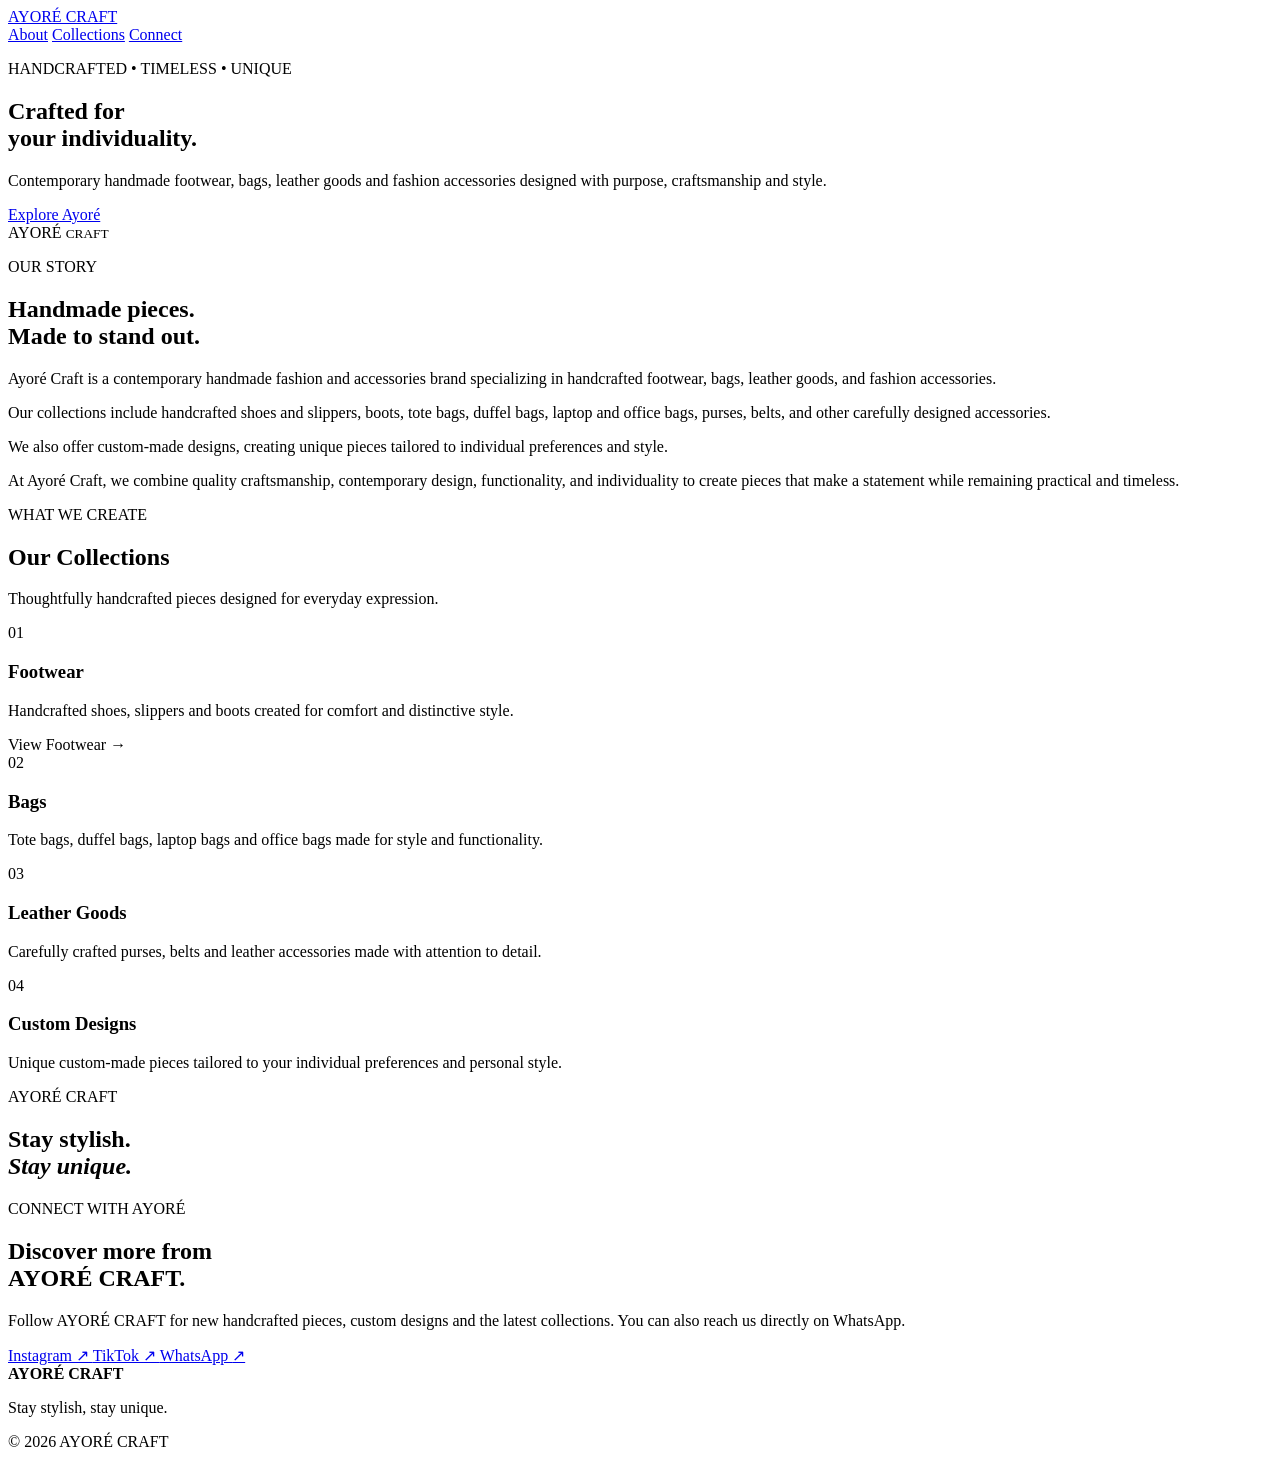
==== commit 60045e3d: "Link footwear collection to dedicated page" ====
--- a/index.html
+++ b/index.html
@@ -15,12 +15,9 @@
   <link rel="stylesheet" href="style.css">
 </head>
 
-
 <body>
 
-  <!-- ========================================
-       NAVIGATION
-  ========================================= -->
+  <!-- NAVIGATION -->
 
   <header class="navbar">
 
@@ -29,51 +26,30 @@
     </a>
 
     <nav>
-
-      <a href="#about">
-        About
-      </a>
-
-      <a href="#collections">
-        Collections
-      </a>
-
-      <a href="#contact">
-        Connect
-      </a>
-
+      <a href="#about">About</a>
+      <a href="#collections">Collections</a>
+      <a href="#contact">Connect</a>
     </nav>
 
   </header>
 
 
-
-  <!-- ========================================
-       MAIN CONTENT
-  ========================================= -->
-
   <main>
 
-
-    <!-- ========================================
-         HERO
-    ========================================= -->
+    <!-- HERO -->
 
     <section class="hero" id="home">
-
 
       <div class="hero-content">
 
         <p class="eyebrow">
           HANDCRAFTED • TIMELESS • UNIQUE
         </p>
-
 
         <h1>
           Crafted for<br>
           <span>your individuality.</span>
         </h1>
-
 
         <p class="hero-text">
           Contemporary handmade footwear, bags, leather goods
@@ -81,19 +57,12 @@
           craftsmanship and style.
         </p>
 
-
-        <a
-          href="#collections"
-          class="primary-button"
-        >
+        <a href="#collections" class="primary-button">
           Explore Ayoré
         </a>
 
       </div>
 
-
-
-      <!-- AYORÉ BRAND ART -->
 
       <div class="hero-art">
 
@@ -111,35 +80,25 @@
 
       </div>
 
-
-    </section>
-
-
-
-    <!-- ========================================
-         ABOUT
-    ========================================= -->
+    </section>
+
+
+    <!-- ABOUT -->
 
     <section class="about" id="about">
-
 
       <p class="section-label">
         OUR STORY
       </p>
 
-
       <div class="about-grid">
-
 
         <h2>
           Handmade pieces.<br>
           Made to stand out.
         </h2>
 
-
-
         <div class="about-text">
-
 
           <p>
             Ayoré Craft is a contemporary handmade fashion and
@@ -147,19 +106,16 @@
             bags, leather goods, and fashion accessories.
           </p>
 
-
           <p>
             Our collections include handcrafted shoes and slippers,
             boots, tote bags, duffel bags, laptop and office bags,
             purses, belts, and other carefully designed accessories.
           </p>
 
-
           <p>
             We also offer custom-made designs, creating unique
             pieces tailored to individual preferences and style.
           </p>
-
 
           <p>
             At Ayoré Craft, we combine quality craftsmanship,
@@ -168,26 +124,18 @@
             practical and timeless.
           </p>
 
-
         </div>
 
-
-      </div>
-
-
-    </section>
-
-
-
-    <!-- ========================================
-         COLLECTION CATEGORIES
-    ========================================= -->
+      </div>
+
+    </section>
+
+
+    <!-- COLLECTIONS -->
 
     <section class="collections" id="collections">
 
-
       <div class="section-heading">
-
 
         <div>
 
@@ -200,503 +148,137 @@
           </h2>
 
         </div>
-
-
 
         <p>
           Thoughtfully handcrafted pieces designed
           for everyday expression.
         </p>
 
-
-      </div>
-
+      </div>
 
 
       <div class="collection-grid">
 
-
-        <!-- FOOTWEAR CATEGORY -->
-
-        <article class="collection-card">
-
+        <!-- CLICKABLE FOOTWEAR -->
+
+        <a
+          href="footwear.html"
+          class="collection-card collection-card-link"
+        >
 
           <div class="card-number">
             01
           </div>
 
-
           <h3>
             Footwear
           </h3>
 
-
           <p>
             Handcrafted shoes, slippers and boots
             created for comfort and distinctive style.
           </p>
 
-
-          <a
-            href="#footwear"
-            class="collection-link"
-          >
+          <span class="collection-link">
             View Footwear →
-          </a>
-
-
-        </article>
-
-
-
-        <!-- BAGS CATEGORY -->
+          </span>
+
+        </a>
+
+
+        <!-- BAGS -->
 
         <article class="collection-card">
-
 
           <div class="card-number">
             02
           </div>
 
-
           <h3>
             Bags
           </h3>
 
-
           <p>
             Tote bags, duffel bags, laptop bags and
             office bags made for style and functionality.
           </p>
 
-
         </article>
 
 
-
-        <!-- LEATHER GOODS CATEGORY -->
+        <!-- LEATHER GOODS -->
 
         <article class="collection-card">
-
 
           <div class="card-number">
             03
           </div>
 
-
           <h3>
             Leather Goods
           </h3>
 
-
           <p>
             Carefully crafted purses, belts and leather
             accessories made with attention to detail.
           </p>
 
-
         </article>
 
 
-
-        <!-- CUSTOM DESIGNS CATEGORY -->
+        <!-- CUSTOM DESIGNS -->
 
         <article class="collection-card">
-
 
           <div class="card-number">
             04
           </div>
 
-
           <h3>
             Custom Designs
           </h3>
 
-
           <p>
             Unique custom-made pieces tailored to your
             individual preferences and personal style.
           </p>
 
-
         </article>
 
-
-      </div>
-
-
-    </section>
-
-
-
-    <!-- ========================================
-         FOOTWEAR GALLERY
-    ========================================= -->
-
-    <section
-      class="footwear-gallery"
-      id="footwear"
-    >
-
-
-      <div class="gallery-heading">
-
-
-        <div>
-
-
-          <p class="section-label">
-            AYORÉ FOOTWEAR
-          </p>
-
-
-          <h2>
-            Handcrafted<br>
-            <em>footwear.</em>
-          </h2>
-
-
-        </div>
-
-
-
-        <p class="gallery-intro">
-          Explore a selection of handcrafted AYORÉ footwear,
-          created with attention to detail, individuality and style.
-        </p>
-
-
-      </div>
-
-
-
-      <!-- ========================================
-           10 FOOTWEAR IMAGES
-      ========================================= -->
-
-      <div class="product-grid">
-
-
-
-        <!-- PRODUCT 01 -->
-
-        <article class="product-card">
-
-
-          <div class="product-image">
-
-            <img
-              src="images/footwear-01.jpg"
-              alt="AYORÉ handcrafted footwear design 01"
-              loading="lazy"
-            >
-
-          </div>
-
-
-          <p>
-            AYORÉ FOOTWEAR • 01
-          </p>
-
-
-        </article>
-
-
-
-        <!-- PRODUCT 02 -->
-
-        <article class="product-card">
-
-
-          <div class="product-image">
-
-            <img
-              src="images/footwear-02.jpg"
-              alt="AYORÉ handcrafted footwear design 02"
-              loading="lazy"
-            >
-
-          </div>
-
-
-          <p>
-            AYORÉ FOOTWEAR • 02
-          </p>
-
-
-        </article>
-
-
-
-        <!-- PRODUCT 03 -->
-
-        <article class="product-card">
-
-
-          <div class="product-image">
-
-            <img
-              src="images/footwear-03.jpg"
-              alt="AYORÉ handcrafted footwear design 03"
-              loading="lazy"
-            >
-
-          </div>
-
-
-          <p>
-            AYORÉ FOOTWEAR • 03
-          </p>
-
-
-        </article>
-
-
-
-        <!-- PRODUCT 04 -->
-
-        <article class="product-card">
-
-
-          <div class="product-image">
-
-            <img
-              src="images/footwear-04.jpg"
-              alt="AYORÉ handcrafted footwear design 04"
-              loading="lazy"
-            >
-
-          </div>
-
-
-          <p>
-            AYORÉ FOOTWEAR • 04
-          </p>
-
-
-        </article>
-
-
-
-        <!-- PRODUCT 05 -->
-
-        <article class="product-card">
-
-
-          <div class="product-image">
-
-            <img
-              src="images/footwear-05.jpg"
-              alt="AYORÉ handcrafted footwear design 05"
-              loading="lazy"
-            >
-
-          </div>
-
-
-          <p>
-            AYORÉ FOOTWEAR • 05
-          </p>
-
-
-        </article>
-
-
-
-        <!-- PRODUCT 06 -->
-
-        <article class="product-card">
-
-
-          <div class="product-image">
-
-            <img
-              src="images/footwear-06.jpg"
-              alt="AYORÉ handcrafted footwear design 06"
-              loading="lazy"
-            >
-
-          </div>
-
-
-          <p>
-            AYORÉ FOOTWEAR • 06
-          </p>
-
-
-        </article>
-
-
-
-        <!-- PRODUCT 07 -->
-
-        <article class="product-card">
-
-
-          <div class="product-image">
-
-            <img
-              src="images/footwear-07.jpg"
-              alt="AYORÉ handcrafted footwear design 07"
-              loading="lazy"
-            >
-
-          </div>
-
-
-          <p>
-            AYORÉ FOOTWEAR • 07
-          </p>
-
-
-        </article>
-
-
-
-        <!-- PRODUCT 08 -->
-
-        <article class="product-card">
-
-
-          <div class="product-image">
-
-            <img
-              src="images/footwear-08.jpg"
-              alt="AYORÉ handcrafted footwear design 08"
-              loading="lazy"
-            >
-
-          </div>
-
-
-          <p>
-            AYORÉ FOOTWEAR • 08
-          </p>
-
-
-        </article>
-
-
-
-        <!-- PRODUCT 09 -->
-
-        <article class="product-card">
-
-
-          <div class="product-image">
-
-            <img
-              src="images/footwear-09.jpg"
-              alt="AYORÉ handcrafted footwear design 09"
-              loading="lazy"
-            >
-
-          </div>
-
-
-          <p>
-            AYORÉ FOOTWEAR • 09
-          </p>
-
-
-        </article>
-
-
-
-        <!-- PRODUCT 10 -->
-
-        <article class="product-card">
-
-
-          <div class="product-image">
-
-            <img
-              src="images/footwear-10.jpg"
-              alt="AYORÉ handcrafted footwear design 10"
-              loading="lazy"
-            >
-
-          </div>
-
-
-          <p>
-            AYORÉ FOOTWEAR • 10
-          </p>
-
-
-        </article>
-
-
-      </div>
-
-
-
-      <!-- WHATSAPP ENQUIRY -->
-
-      <div class="gallery-action">
-
-
-        <a
-          href="https://wa.me/message/X3PHOQOPAW6UG1"
-          class="primary-button"
-          target="_blank"
-          rel="noopener noreferrer"
-        >
-          Enquire on WhatsApp
-        </a>
-
-
-      </div>
-
-
-    </section>
-
-
-
-    <!-- ========================================
-         BRAND STATEMENT
-    ========================================= -->
+      </div>
+
+    </section>
+
+
+    <!-- BRAND STATEMENT -->
 
     <section class="statement">
-
 
       <p>
         AYORÉ CRAFT
       </p>
-
 
       <h2>
         Stay stylish.<br>
         <em>Stay unique.</em>
       </h2>
 
-
-    </section>
-
-
-
-    <!-- ========================================
-         CONTACT
-    ========================================= -->
-
-    <section
-      class="contact"
-      id="contact"
-    >
-
+    </section>
+
+
+    <!-- CONTACT -->
+
+    <section class="contact" id="contact">
 
       <p class="section-label">
         CONNECT WITH AYORÉ
       </p>
-
 
       <h2>
         Discover more from<br>
         AYORÉ CRAFT.
       </h2>
 
-
       <p class="contact-text">
         Follow AYORÉ CRAFT for new handcrafted pieces,
         custom designs and the latest collections.
@@ -704,12 +286,7 @@
       </p>
 
 
-
       <div class="social-buttons">
-
-
-
-        <!-- INSTAGRAM -->
 
         <a
           href="https://www.instagram.com/ayore_craft/"
@@ -717,18 +294,10 @@
           target="_blank"
           rel="noopener noreferrer"
         >
-
           Instagram
-
-          <span>
-            ↗
-          </span>
-
-        </a>
-
-
-
-        <!-- TIKTOK -->
+          <span>↗</span>
+        </a>
+
 
         <a
           href="https://www.tiktok.com/@ayore_craft"
@@ -736,18 +305,10 @@
           target="_blank"
           rel="noopener noreferrer"
         >
-
           TikTok
-
-          <span>
-            ↗
-          </span>
-
-        </a>
-
-
-
-        <!-- WHATSAPP -->
+          <span>↗</span>
+        </a>
+
 
         <a
           href="https://wa.me/message/X3PHOQOPAW6UG1"
@@ -755,58 +316,38 @@
           target="_blank"
           rel="noopener noreferrer"
         >
-
           WhatsApp
-
-          <span>
-            ↗
-          </span>
-
-        </a>
-
-
-      </div>
-
-
-    </section>
-
+          <span>↗</span>
+        </a>
+
+      </div>
+
+    </section>
 
   </main>
 
 
-
-  <!-- ========================================
-       FOOTER
-  ========================================= -->
+  <!-- FOOTER -->
 
   <footer>
 
-
     <div>
-
 
       <strong>
         AYORÉ CRAFT
       </strong>
 
-
       <p>
         Stay stylish, stay unique.
       </p>
 
-
     </div>
-
-
 
     <p>
       © 2026 AYORÉ CRAFT
     </p>
 
-
   </footer>
 
-
 </body>
-
 </html>
--- a/style.css
+++ b/style.css
@@ -1,824 +1,19 @@
-/* =========================================
-   AYORÉ CRAFT
-   Cream + Chocolate Brown Theme
-========================================= */
+/* CLICKABLE COLLECTION CARD */
 
-* {
-  margin: 0;
-  padding: 0;
-  box-sizing: border-box;
+.collection-card-link {
+  color: inherit;
+  text-decoration: none;
+  cursor: pointer;
 }
 
-html {
-  scroll-behavior: smooth;
+.collection-card-link:visited {
+  color: inherit;
 }
 
-:root {
-  --cream: #f5eddf;
-  --light-cream: #fbf7ef;
-  --brown: #4a2c20;
-  --dark-brown: #2d1a13;
-  --soft-brown: #755444;
-  --border: rgba(74, 44, 32, 0.18);
-}
-
-body {
-  background: var(--cream);
-  color: var(--brown);
-  font-family: Georgia, "Times New Roman", serif;
-  line-height: 1.6;
-}
-
-
-/* NAVIGATION */
-
-.navbar {
-  width: 100%;
-  min-height: 90px;
-
-  display: flex;
-  align-items: center;
-  justify-content: space-between;
-
-  padding: 0 7%;
-
-  border-bottom: 1px solid var(--border);
-
-  background: rgba(245, 237, 223, 0.95);
-}
-
-.brand {
-  color: var(--dark-brown);
-  text-decoration: none;
-
-  font-size: 1.25rem;
-  font-weight: bold;
-
-  letter-spacing: 3px;
-}
-
-.navbar nav {
-  display: flex;
-  gap: 35px;
-}
-
-.navbar nav a {
-  color: var(--brown);
-  text-decoration: none;
-
-  font-family: Arial, Helvetica, sans-serif;
-
-  font-size: 0.78rem;
-  letter-spacing: 1.5px;
-
-  text-transform: uppercase;
-}
-
-.navbar nav a:hover {
-  opacity: 0.6;
-}
-
-
-/* HERO */
-
-.hero {
-  min-height: 82vh;
-
-  display: grid;
-  grid-template-columns: 1.2fr 0.8fr;
-
-  align-items: center;
-
-  gap: 70px;
-
-  padding: 80px 7%;
-}
-
-.eyebrow,
-.section-label {
-  font-family: Arial, Helvetica, sans-serif;
-
-  font-size: 0.72rem;
-  font-weight: bold;
-
-  letter-spacing: 3px;
-
-  margin-bottom: 25px;
-}
-
-.hero h1 {
-  color: var(--dark-brown);
-
-  font-size: clamp(3.3rem, 7vw, 7rem);
-
-  line-height: 0.95;
-
-  font-weight: normal;
-
-  max-width: 850px;
-}
-
-.hero h1 span {
-  font-style: italic;
-  color: var(--soft-brown);
-}
-
-.hero-text {
-  max-width: 600px;
-
-  margin-top: 35px;
-  margin-bottom: 40px;
-
-  font-family: Arial, Helvetica, sans-serif;
-
-  color: var(--soft-brown);
-
-  font-size: 1rem;
-
-  line-height: 1.9;
-}
-
-
-/* BUTTON */
-
-.primary-button {
-  display: inline-block;
-
-  background: var(--brown);
-  color: var(--light-cream);
-
-  padding: 17px 28px;
-
-  text-decoration: none;
-
-  font-family: Arial, Helvetica, sans-serif;
-
-  font-size: 0.75rem;
-
-  text-transform: uppercase;
-
-  letter-spacing: 2px;
-
-  transition: 0.25s ease;
-}
-
-.primary-button:hover {
-  background: var(--dark-brown);
-
-  transform: translateY(-2px);
-}
-
-
-/* HERO ART */
-
-.hero-art {
-  display: flex;
-
-  justify-content: flex-end;
-
-  align-items: center;
-}
-
-.art-box {
-  width: min(380px, 100%);
-
-  aspect-ratio: 0.8;
-
-  border: 1px solid var(--brown);
-
-  display: flex;
-
-  flex-direction: column;
-
-  align-items: center;
-
-  justify-content: center;
-
-  position: relative;
-}
-
-.art-box::before {
-  content: "";
-
-  position: absolute;
-
-  width: 85%;
-
-  height: 88%;
-
-  border: 1px solid var(--border);
-
-  transform: rotate(5deg);
-}
-
-.art-box span {
-  font-size: clamp(2.5rem, 5vw, 4.5rem);
-
-  letter-spacing: 7px;
-
-  position: relative;
-}
-
-.art-box small {
-  font-family: Arial, Helvetica, sans-serif;
-
-  letter-spacing: 8px;
-
-  margin-top: 10px;
-
-  position: relative;
-}
-
-
-/* ABOUT */
-
-.about {
-  padding: 120px 7%;
-
-  background: var(--light-cream);
-
-  border-top: 1px solid var(--border);
-
-  border-bottom: 1px solid var(--border);
-}
-
-.about-grid {
-  display: grid;
-
-  grid-template-columns: 1fr 1fr;
-
-  gap: 80px;
-}
-
-.about h2,
-.collections h2,
-.contact h2 {
-  color: var(--dark-brown);
-
-  font-size: clamp(2.5rem, 5vw, 5rem);
-
-  line-height: 1.05;
-
-  font-weight: normal;
-}
-
-.about-text {
-  font-family: Arial, Helvetica, sans-serif;
-
-  color: var(--soft-brown);
-
-  line-height: 2;
-}
-
-.about-text p + p {
-  margin-top: 25px;
-}
-
-
-/* COLLECTIONS */
-
-.collections {
-  padding: 120px 7%;
-}
-
-.section-heading {
-  display: flex;
-
-  justify-content: space-between;
-
-  align-items: flex-end;
-
-  gap: 50px;
-
-  margin-bottom: 70px;
-}
-
-.section-heading > p {
-  max-width: 340px;
-
-  font-family: Arial, Helvetica, sans-serif;
-
-  color: var(--soft-brown);
-
-  line-height: 1.8;
-}
-
-.collection-grid {
-  display: grid;
-
-  grid-template-columns: repeat(4, 1fr);
-
-  border-top: 1px solid var(--border);
-
-  border-left: 1px solid var(--border);
-}
-
-.collection-card {
-  min-height: 350px;
-
-  padding: 35px;
-
-  border-right: 1px solid var(--border);
-
-  border-bottom: 1px solid var(--border);
-
-  display: flex;
-
-  flex-direction: column;
-
-  transition: 0.25s ease;
-}
-
-.collection-card:hover {
+.collection-card-link:hover {
   background: var(--light-cream);
 }
 
-.card-number {
-  font-family: Arial, Helvetica, sans-serif;
-
-  font-size: 0.7rem;
-
-  letter-spacing: 2px;
-
-  margin-bottom: auto;
-}
-
-.collection-card h3 {
-  color: var(--dark-brown);
-
-  font-size: 2rem;
-
-  font-weight: normal;
-
-  margin-bottom: 15px;
-}
-
-.collection-card p {
-  font-family: Arial, Helvetica, sans-serif;
-
-  color: var(--soft-brown);
-
-  font-size: 0.9rem;
-
-  line-height: 1.8;
-}
-
-.collection-link {
-  display: inline-block;
-
-  margin-top: 25px;
-
-  color: var(--brown);
-
-  font-family: Arial, Helvetica, sans-serif;
-
-  font-size: 0.72rem;
-
-  font-weight: bold;
-
-  letter-spacing: 1.5px;
-
-  text-decoration: none;
-
-  text-transform: uppercase;
-}
-
-.collection-link:hover {
+.collection-card-link:hover .collection-link {
   opacity: 0.6;
-}
-
-
-/* FOOTWEAR GALLERY */
-
-.footwear-gallery {
-  padding: 120px 7%;
-
-  background: var(--light-cream);
-
-  border-top: 1px solid var(--border);
-
-  border-bottom: 1px solid var(--border);
-}
-
-.gallery-heading {
-  display: grid;
-
-  grid-template-columns: 1fr 1fr;
-
-  align-items: end;
-
-  gap: 70px;
-
-  margin-bottom: 70px;
-}
-
-.gallery-heading h2 {
-  color: var(--dark-brown);
-
-  font-size: clamp(3rem, 6vw, 6rem);
-
-  line-height: 0.95;
-
-  font-weight: normal;
-}
-
-.gallery-heading h2 em {
-  color: var(--soft-brown);
-
-  font-weight: normal;
-}
-
-.gallery-intro {
-  max-width: 500px;
-
-  justify-self: end;
-
-  font-family: Arial, Helvetica, sans-serif;
-
-  color: var(--soft-brown);
-
-  line-height: 1.9;
-}
-
-
-/* PRODUCT GRID */
-
-.product-grid {
-  display: grid;
-
-  grid-template-columns: repeat(5, 1fr);
-
-  gap: 18px;
-}
-
-.product-card {
-  min-width: 0;
-}
-
-.product-image {
-  width: 100%;
-
-  aspect-ratio: 4 / 5;
-
-  overflow: hidden;
-
-  background: var(--cream);
-
-  border: 1px solid var(--border);
-}
-
-.product-image img {
-  width: 100%;
-
-  height: 100%;
-
-  display: block;
-
-  object-fit: cover;
-
-  object-position: center;
-
-  transition: transform 0.4s ease;
-}
-
-.product-card:hover .product-image img {
-  transform: scale(1.035);
-}
-
-.product-card > p {
-  padding-top: 13px;
-
-  font-family: Arial, Helvetica, sans-serif;
-
-  color: var(--soft-brown);
-
-  font-size: 0.62rem;
-
-  font-weight: bold;
-
-  letter-spacing: 1.4px;
-}
-
-.gallery-action {
-  margin-top: 55px;
-
-  text-align: center;
-}
-
-
-/* BRAND STATEMENT */
-
-.statement {
-  padding: 130px 7%;
-
-  text-align: center;
-
-  background: var(--brown);
-
-  color: var(--cream);
-}
-
-.statement > p {
-  font-family: Arial, Helvetica, sans-serif;
-
-  letter-spacing: 5px;
-
-  font-size: 0.7rem;
-
-  margin-bottom: 30px;
-}
-
-.statement h2 {
-  font-size: clamp(3.5rem, 8vw, 8rem);
-
-  font-weight: normal;
-
-  line-height: 0.95;
-}
-
-.statement em {
-  opacity: 0.72;
-}
-
-
-/* CONTACT */
-
-.contact {
-  padding: 130px 7%;
-
-  text-align: center;
-
-  background: var(--light-cream);
-}
-
-.contact-text {
-  max-width: 520px;
-
-  margin: 30px auto 45px;
-
-  font-family: Arial, Helvetica, sans-serif;
-
-  color: var(--soft-brown);
-
-  line-height: 1.8;
-}
-
-.social-buttons {
-  display: flex;
-
-  justify-content: center;
-
-  gap: 15px;
-
-  flex-wrap: wrap;
-}
-
-.social-button {
-  min-width: 180px;
-
-  padding: 17px 22px;
-
-  display: flex;
-
-  align-items: center;
-
-  justify-content: space-between;
-
-  gap: 30px;
-
-  border: 1px solid var(--brown);
-
-  color: var(--brown);
-
-  text-decoration: none;
-
-  font-family: Arial, Helvetica, sans-serif;
-
-  font-size: 0.8rem;
-
-  text-transform: uppercase;
-
-  letter-spacing: 1.5px;
-
-  transition: 0.2s ease;
-}
-
-.social-button:hover {
-  background: var(--brown);
-
-  color: var(--cream);
-}
-
-
-/* FOOTER */
-
-footer {
-  padding: 45px 7%;
-
-  display: flex;
-
-  align-items: flex-end;
-
-  justify-content: space-between;
-
-  border-top: 1px solid var(--border);
-
-  font-family: Arial, Helvetica, sans-serif;
-
-  font-size: 0.75rem;
-}
-
-footer strong {
-  font-family: Georgia, "Times New Roman", serif;
-
-  letter-spacing: 2px;
-
-  font-size: 1rem;
-}
-
-footer div p {
-  margin-top: 5px;
-
-  color: var(--soft-brown);
-}
-
-
-/* TABLET */
-
-@media (max-width: 1100px) {
-
-  .product-grid {
-    grid-template-columns: repeat(3, 1fr);
-  }
-
-}
-
-
-@media (max-width: 1000px) {
-
-  .hero {
-    grid-template-columns: 1fr;
-
-    gap: 80px;
-  }
-
-  .hero-art {
-    justify-content: flex-start;
-  }
-
-  .art-box {
-    width: 100%;
-
-    max-width: 500px;
-
-    aspect-ratio: 1.2;
-  }
-
-  .collection-grid {
-    grid-template-columns: repeat(2, 1fr);
-  }
-
-  .gallery-heading {
-    grid-template-columns: 1fr;
-
-    gap: 30px;
-  }
-
-  .gallery-intro {
-    justify-self: start;
-  }
-
-}
-
-
-/* MOBILE */
-
-@media (max-width: 700px) {
-
-  .navbar {
-    min-height: 75px;
-
-    padding: 0 5%;
-  }
-
-  .navbar nav {
-    gap: 12px;
-  }
-
-  .navbar nav a {
-    font-size: 0.6rem;
-
-    letter-spacing: 0.8px;
-  }
-
-  .brand {
-    font-size: 0.9rem;
-
-    letter-spacing: 1.5px;
-  }
-
-
-  .hero {
-    min-height: auto;
-
-    padding: 80px 5%;
-
-    gap: 60px;
-  }
-
-  .hero h1 {
-    font-size: 3.5rem;
-  }
-
-  .art-box {
-    max-width: 100%;
-
-    aspect-ratio: 1.1;
-  }
-
-
-  .about,
-  .collections,
-  .footwear-gallery,
-  .contact {
-    padding: 90px 5%;
-  }
-
-  .about-grid {
-    grid-template-columns: 1fr;
-
-    gap: 40px;
-  }
-
-  .section-heading {
-    display: block;
-  }
-
-  .section-heading > p {
-    margin-top: 25px;
-  }
-
-  .collection-grid {
-    grid-template-columns: 1fr;
-  }
-
-  .collection-card {
-    min-height: 270px;
-  }
-
-
-  .gallery-heading {
-    margin-bottom: 45px;
-  }
-
-  .product-grid {
-    grid-template-columns: repeat(2, 1fr);
-
-    gap: 12px;
-  }
-
-  .product-card > p {
-    font-size: 0.55rem;
-
-    letter-spacing: 1px;
-  }
-
-
-  .statement {
-    padding: 100px 5%;
-  }
-
-
-  .social-buttons {
-    flex-direction: column;
-
-    max-width: 350px;
-
-    margin: auto;
-  }
-
-  .social-button {
-    width: 100%;
-  }
-
-
-  footer {
-    padding: 35px 5%;
-
-    display: block;
-  }
-
-  footer > p {
-    margin-top: 25px;
-  }
-
-}
-
-
-@media (max-width: 430px) {
-
-  .product-grid {
-    grid-template-columns: 1fr;
-  }
-
 }
